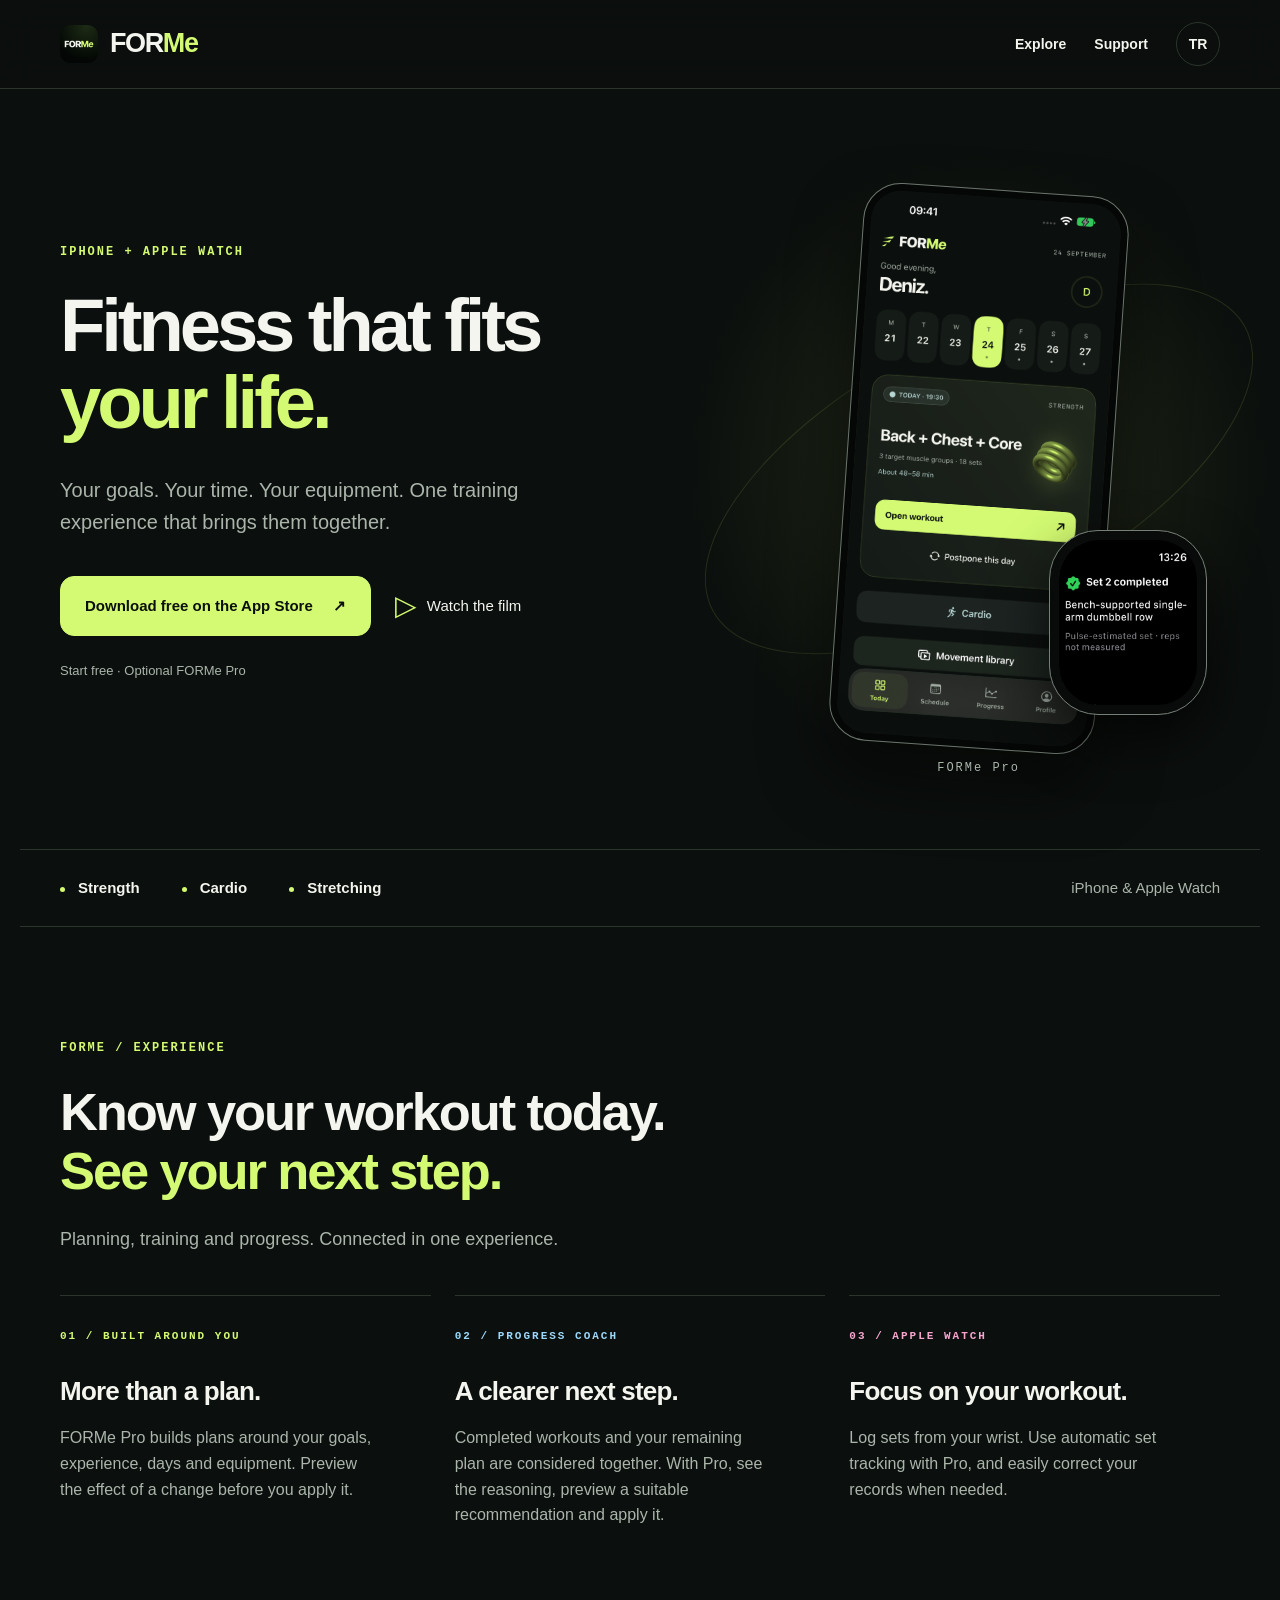
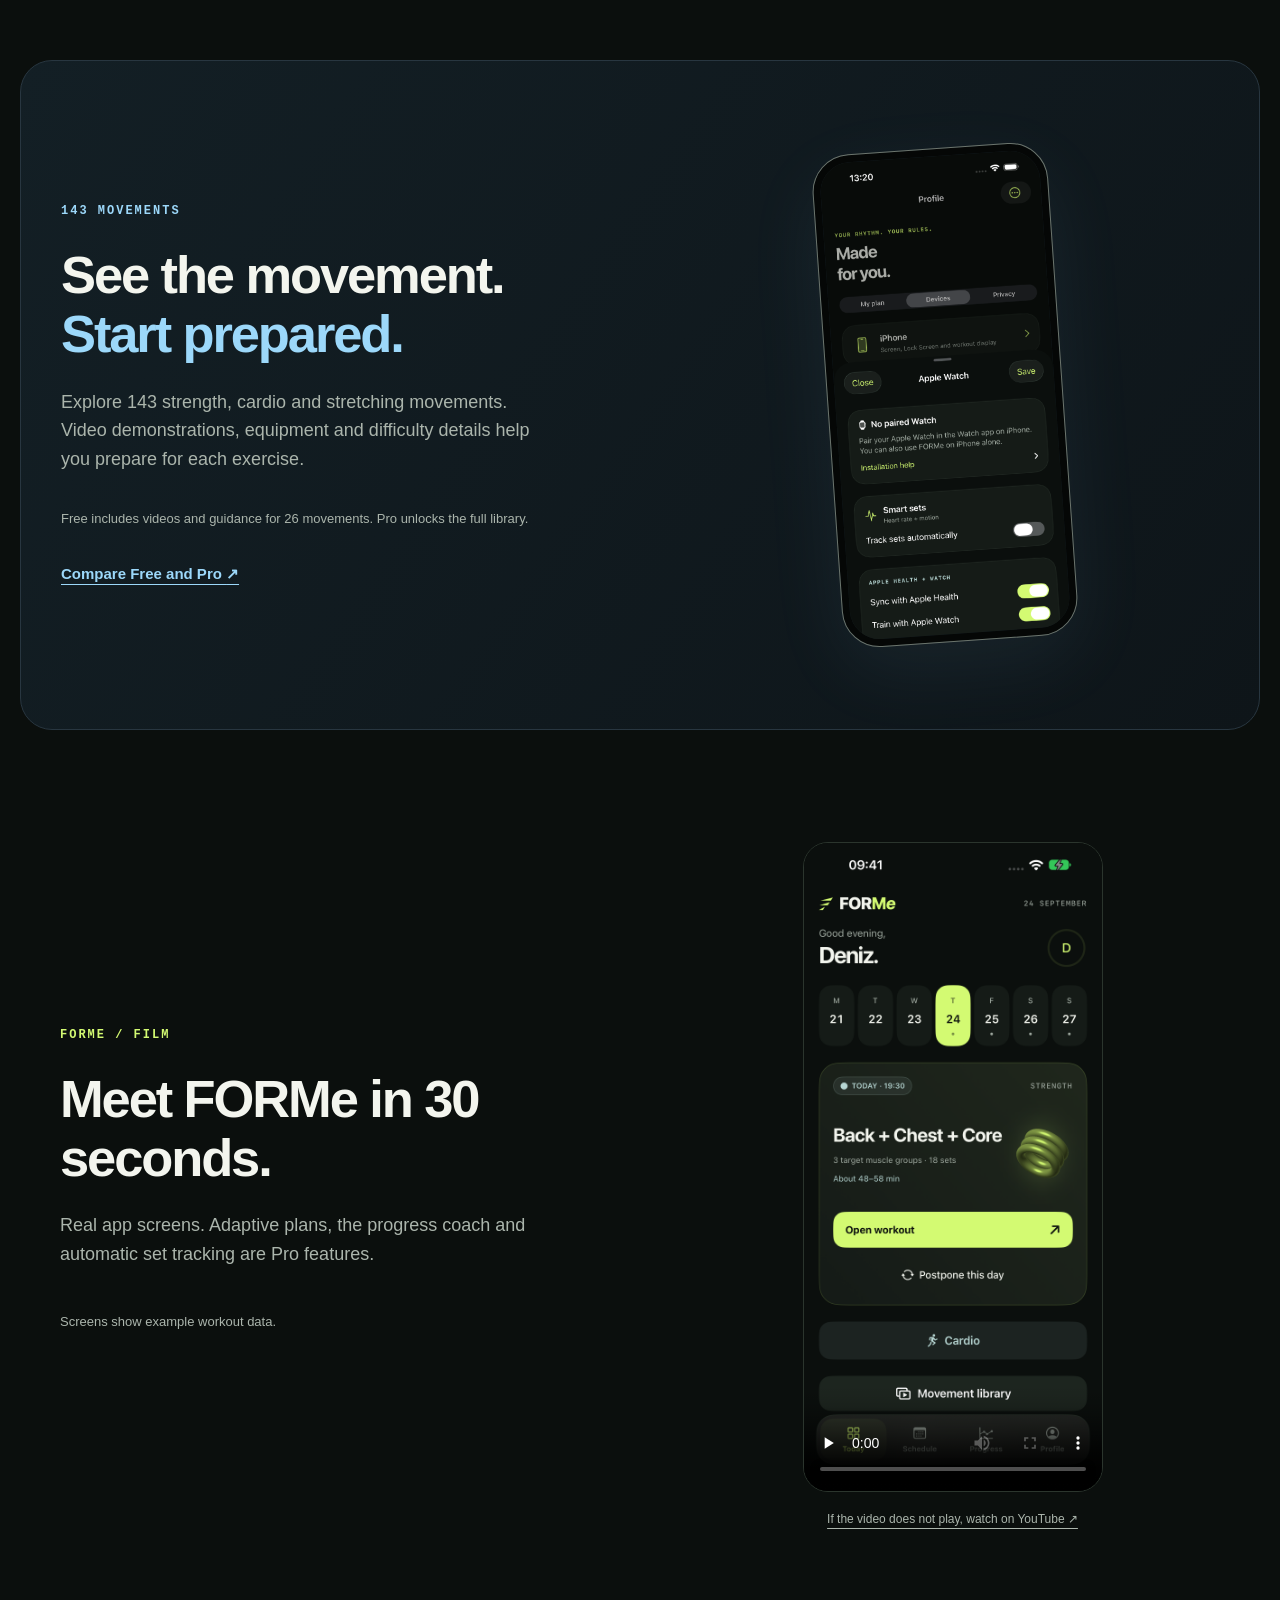
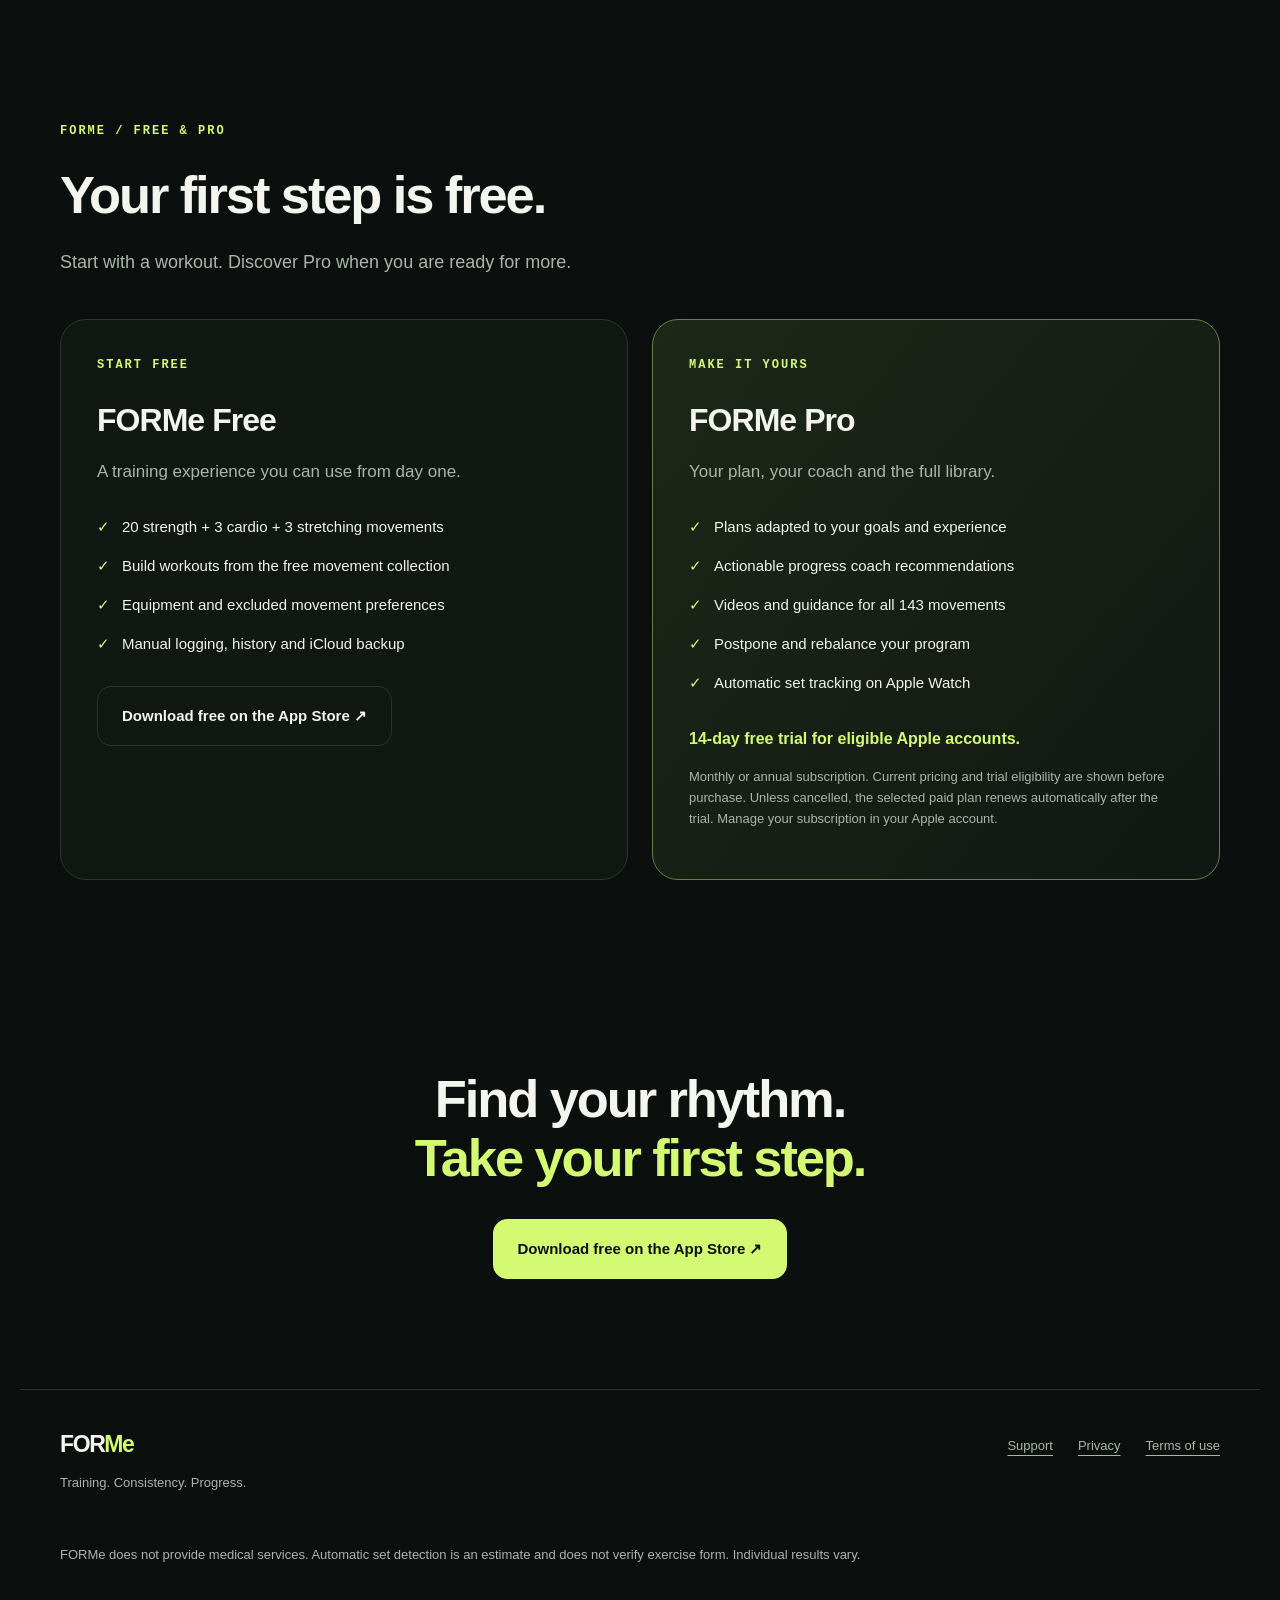
==== forme/en/index.html @ ae48fa3d "Launch bilingual FORMe product pages with films and clear Free/Pro comparison" ====
<!doctype html>
<html lang="en"><head><meta charset="utf-8"><meta name="viewport" content="width=device-width,initial-scale=1,viewport-fit=cover">
<title>FORMe: Workout &amp; Coach — Fitness that fits your life</title><meta name="description" content="Strength, cardio and stretching in one place. Start free with FORMe. Discover adaptive plans, a progress coach and automatic Apple Watch set tracking with Pro."><meta name="theme-color" content="#0B0F0D">
<meta name="apple-itunes-app" content="app-id=6815143103"><link rel="canonical" href="https://murat1984bjk.github.io/forme/en/">
<link rel="alternate" hreflang="tr" href="https://murat1984bjk.github.io/forme/"><link rel="alternate" hreflang="en" href="https://murat1984bjk.github.io/forme/en/"><link rel="alternate" hreflang="x-default" href="https://murat1984bjk.github.io/forme/">
<meta property="og:type" content="website"><meta property="og:site_name" content="FORMe"><meta property="og:title" content="FORMe: Workout &amp; Coach — Fitness that fits your life"><meta property="og:description" content="Strength, cardio and stretching in one place. Start free with FORMe. Discover adaptive plans, a progress coach and automatic Apple Watch set tracking with Pro."><meta property="og:url" content="https://murat1984bjk.github.io/forme/en/"><meta property="og:image" content="https://murat1984bjk.github.io/forme/assets/share-en.png"><meta property="og:locale" content="en_US"><meta name="twitter:card" content="summary_large_image">
<link rel="icon" href="../assets/icon.png"><link rel="apple-touch-icon" href="../assets/apple-touch-icon.png"><link rel="stylesheet" href="../assets/product.css">
<script type="application/ld+json">{"@context": "https://schema.org", "@type": "SoftwareApplication", "name": "FORMe: Workout & Coach", "url": "https://murat1984bjk.github.io/forme/en/", "downloadUrl": "https://apps.apple.com/app/id6815143103", "operatingSystem": "iOS 17.0 or later; watchOS 10.0 or later", "applicationCategory": "HealthApplication", "description": "Strength, cardio and stretching in one place. Start free with FORMe. Discover adaptive plans, a progress coach and automatic Apple Watch set tracking with Pro.", "inLanguage": "en", "image": "https://murat1984bjk.github.io/forme/assets/icon.png", "offers": {"@type": "Offer", "price": "0", "priceCurrency": "USD", "description": "Free download with optional in-app subscriptions"}, "author": {"@type": "Person", "name": "Murat Topcu"}}</script></head>
<body><a class="skip" href="#main">Skip to content</a>
<header><div class="wrap nav"><a class="brand" href="../" aria-label="FORMe"><img src="../assets/icon.png" alt="" width="38" height="38"><span>FOR<span class="accent">Me</span></span></a><nav aria-label="FORMe"><a href="#experience">Explore</a><a href="../support/?lang=en">Support</a><a class="language" href="../" lang="tr" hreflang="tr">TR</a></nav></div></header>
<main id="main"><section class="hero wrap"><div class="hero-copy"><p class="kicker">iPhone + Apple Watch</p><h1>Fitness that fits<br><em>your life.</em></h1><p class="lead">Your goals. Your time. Your equipment. One training experience that brings them together.</p><div class="actions"><a class="button primary" href="https://apps.apple.com/app/id6815143103">Download free on the App Store <span aria-hidden="true">↗</span></a><a class="film-link" href="#film"><span aria-hidden="true">▷</span> Watch the film</a></div><p class="fine">Start free · Optional FORMe Pro</p></div><div class="hero-art"><div class="orbit" aria-hidden="true"></div><img class="phone" src="../assets/product-today-en.png" alt="FORMe Today screen" width="1320" height="2868" fetchpriority="high"><img class="watch" src="../assets/product-watch-en.png" alt="FORMe Apple Watch set tracking" width="396" height="484"><span class="art-label">FORMe Pro</span></div></section>
<div class="disciplines wrap"><span>Strength</span><span>Cardio</span><span>Stretching</span><span class="platform">iPhone & Apple Watch</span></div>
<section id="experience" class="wrap section"><p class="kicker">FORMe / EXPERIENCE</p><h2>Know your workout today.<br><em>See your next step.</em></h2><p class="section-note">Planning, training and progress. Connected in one experience.</p><div class="features"><article class="feature"><p class="kicker">01 / BUILT AROUND YOU</p><h3>More than a plan.</h3><p>FORMe Pro builds plans around your goals, experience, days and equipment. Preview the effect of a change before you apply it.</p></article><article class="feature"><p class="kicker">02 / PROGRESS COACH</p><h3>A clearer next step.</h3><p>Completed workouts and your remaining plan are considered together. With Pro, see the reasoning, preview a suitable recommendation and apply it.</p></article><article class="feature"><p class="kicker">03 / APPLE WATCH</p><h3>Focus on your workout.</h3><p>Log sets from your wrist. Use automatic set tracking with Pro, and easily correct your records when needed.</p></article></div></section>
<section class="wrap library"><div><p class="kicker">143 MOVEMENTS</p><h2>See the movement.<br><em>Start prepared.</em></h2><p class="lead">Explore 143 strength, cardio and stretching movements. Video demonstrations, equipment and difficulty details help you prepare for each exercise.</p><p class="fine">Free includes videos and guidance for 26 movements. Pro unlocks the full library.</p><a class="text-link" href="#plans">Compare Free and Pro <span aria-hidden="true">↗</span></a></div><div class="library-art"><img class="phone" src="../assets/product-training-en.png" alt="FORMe exercise video and workout screen" width="1320" height="2868" loading="lazy"></div></section>
<section id="film" class="wrap section film-section"><div><p class="kicker">FORMe / FILM</p><h2>Meet FORMe in 30 seconds.</h2><p class="section-note">Real app screens. Adaptive plans, the progress coach and automatic set tracking are Pro features.</p><p class="fine">Screens show example workout data.</p></div><div class="film-player"><video controls playsinline preload="none" poster="../assets/product-today-en.png" aria-label="FORMe English introduction film"><source src="../assets/FORMe-film-en.mp4" type="video/mp4"></video><a class="fine" href="https://www.youtube.com/watch?v=CFWq-C4euYQ">If the video does not play, watch on YouTube ↗</a></div></section>
<section id="plans" class="wrap section"><p class="kicker">FORMe / FREE & PRO</p><h2>Your first step is free.</h2><p class="section-note">Start with a workout. Discover Pro when you are ready for more.</p><div class="plans"><article class="plan"><p class="kicker">Start free</p><h3>FORMe Free</h3><p>A training experience you can use from day one.</p><ul><li>20 strength + 3 cardio + 3 stretching movements</li><li>Build workouts from the free movement collection</li><li>Equipment and excluded movement preferences</li><li>Manual logging, history and iCloud backup</li></ul><a class="button" href="https://apps.apple.com/app/id6815143103">Download free on the App Store ↗</a></article><article class="plan pro"><p class="kicker">Make it yours</p><h3>FORMe Pro</h3><p>Your plan, your coach and the full library.</p><ul><li>Plans adapted to your goals and experience</li><li>Actionable progress coach recommendations</li><li>Videos and guidance for all 143 movements</li><li>Postpone and rebalance your program</li><li>Automatic set tracking on Apple Watch</li></ul><strong>14-day free trial for eligible Apple accounts.</strong><p class="fine">Monthly or annual subscription. Current pricing and trial eligibility are shown before purchase. Unless cancelled, the selected paid plan renews automatically after the trial. Manage your subscription in your Apple account.</p></article></div></section>
<section class="closing wrap"><h2>Find your rhythm.<br><em>Take your first step.</em></h2><a class="button primary" href="https://apps.apple.com/app/id6815143103">Download free on the App Store ↗</a></section></main>
<footer class="wrap"><div><span class="brand">FOR<span class="accent">Me</span></span><p>Training. Consistency. Progress.</p></div><nav><a href="../support/?lang=en">Support</a><a href="../privacy/?lang=en">Privacy</a><a href="https://www.apple.com/legal/internet-services/itunes/dev/stdeula/">Terms of use</a></nav><p class="fine disclaimer">FORMe does not provide medical services. Automatic set detection is an estimate and does not verify exercise form. Individual results vary.</p></footer></body></html>
---- forme/assets/product.css ----
:root{color-scheme:dark;--bg:#0b0f0d;--text:#f3f5ee;--muted:#abb5ac;--lime:#d3fa72;--line:#2b352d;--ice:#9cd8fa}*{box-sizing:border-box}html{scroll-behavior:smooth;scroll-padding-top:100px}body{margin:0;background:var(--bg);color:var(--text);font:17px/1.6 -apple-system,BlinkMacSystemFont,"Segoe UI",sans-serif;-webkit-font-smoothing:antialiased}a{color:inherit;text-underline-offset:5px}button,a{-webkit-tap-highlight-color:transparent}a:focus-visible,video:focus-visible{outline:3px solid var(--lime);outline-offset:6px}img{max-width:100%;height:auto}em{font-style:normal;color:var(--lime)}.accent{color:var(--lime)}.wrap{max-width:1240px;margin:auto;padding-left:40px;padding-right:40px}.skip{position:absolute;left:24px;top:-100px;padding:14px;background:var(--lime);color:var(--bg);z-index:100}.skip:focus{top:12px}header{position:sticky;top:0;z-index:20;background:#0b0f0de8;backdrop-filter:blur(18px);border-bottom:1px solid var(--line)}.nav{height:88px;display:flex;align-items:center;justify-content:space-between;gap:20px}.brand{display:inline-flex;align-items:center;gap:12px;font-size:27px;font-weight:800;text-decoration:none;letter-spacing:-1.4px}.brand>span{white-space:nowrap}.brand img{border-radius:10px}.brand .accent{margin-left:0}.nav nav{display:flex;align-items:center;gap:28px}.nav nav a{text-decoration:none;font-size:14px;font-weight:650;padding:10px 0}.nav .language{border:1px solid var(--line);border-radius:50%;width:44px;height:44px;display:grid;place-items:center}.hero{display:grid;grid-template-columns:1.15fr .85fr;align-items:center;min-height:760px;gap:24px;position:relative}.hero-copy{position:relative;z-index:2;padding:70px 0}.kicker{font:600 12px/1.5 ui-monospace,SFMono-Regular,monospace;letter-spacing:2px;text-transform:uppercase;color:var(--lime);margin:0 0 26px}h1{font-size:clamp(48px,5.8vw,78px);line-height:1.04;letter-spacing:-.055em;margin:0 0 32px}h2{font-size:clamp(36px,4.1vw,54px);line-height:1.12;letter-spacing:-.04em;margin:0 0 24px}h3{font-size:26px;line-height:1.25;letter-spacing:-.03em;margin:0 0 18px}.lead{font-size:20px;line-height:1.6;max-width:480px;color:var(--muted);margin:0 0 34px}.actions{display:flex;align-items:center;gap:24px;flex-wrap:wrap}.button{display:inline-flex;align-items:center;justify-content:center;gap:20px;padding:17px 24px;border:1px solid var(--line);border-radius:14px;text-decoration:none;font-size:15px;font-weight:700;min-height:56px;transition:background .2s,transform .2s}.button.primary{background:var(--lime);color:var(--bg);border-color:var(--lime)}.button:hover{transform:translateY(-2px);background:#222c24}.button.primary:hover{background:#e0ff96}.film-link{font-size:15px;text-decoration:none;display:flex;align-items:center;gap:10px;padding:12px 0}.film-link span{font-size:28px;color:var(--lime)}.fine{font-size:13px;line-height:1.65;color:var(--muted)}.hero-copy>.fine{margin-top:20px}.hero-art{position:relative;min-height:690px;display:flex;align-items:center;justify-content:center;padding:50px 35px}.hero-art:before{content:"";position:absolute;inset:0 -80px;background:radial-gradient(ellipse at 50% 50%,#d3fa721f,transparent 65%);pointer-events:none}.phone{width:264px;border:7px solid #050706;outline:1px solid #6b746c;border-radius:37px;box-shadow:0 35px 65px #0008;display:block;position:relative}.hero-art .phone{transform:rotate(4deg)}.watch{width:156px;position:absolute;right:3%;bottom:100px;border:9px solid #080b09;outline:1px solid #778078;border-radius:48px;box-shadow:0 24px 55px #000a;z-index:2}.art-label{position:absolute;bottom:37px;left:50%;transform:translateX(-50%);font:12px/1.4 ui-monospace,monospace;letter-spacing:2px;color:var(--muted);white-space:nowrap}.orbit{position:absolute;width:125%;height:270px;border:1px solid #d3fa7220;border-radius:50%;transform:rotate(-28deg);pointer-events:none}.disciplines{display:flex;gap:42px;align-items:center;border-top:1px solid var(--line);border-bottom:1px solid var(--line);padding-top:26px;padding-bottom:26px;font-size:15px;font-weight:650}.disciplines span:before{content:"";display:inline-block;width:5px;height:5px;background:var(--lime);border-radius:50%;margin-right:13px;vertical-align:middle}.disciplines .platform{margin-left:auto;color:var(--muted);font-weight:400}.disciplines .platform:before{display:none}.section{padding-top:112px;padding-bottom:80px}.section-note{font-size:18px;color:var(--muted);max-width:670px;margin:0 0 42px}.features{display:grid;grid-template-columns:repeat(3,1fr);gap:24px}.feature{border-top:1px solid var(--line);padding:32px 0 12px}.feature .kicker{font-size:11px;margin-bottom:30px}.feature p:last-child{font-size:16px;color:var(--muted);margin:0;max-width:320px}.feature:nth-child(2) .kicker{color:var(--ice)}.feature:nth-child(3) .kicker{color:#f6a6ce}.library{margin-top:40px;display:grid;grid-template-columns:1fr 1fr;align-items:center;gap:60px;background:linear-gradient(125deg,#131f25,#0e1519);border:1px solid #283640;border-radius:32px;overflow:hidden;min-height:670px;padding-top:50px;padding-bottom:50px}.library em,.library .kicker,.text-link{color:var(--ice)}.library .lead{font-size:18px}.text-link{display:inline-block;margin-top:20px;font-size:15px;font-weight:650}.library-art{display:flex;justify-content:center;align-items:center}.library-art .phone{width:234px;transform:rotate(-4deg);box-shadow:0 25px 80px #9cd8fa12}.film-section{display:grid;grid-template-columns:1fr 1fr;align-items:center;gap:90px}.film-player{max-width:300px;margin:auto}.film-player video{width:100%;aspect-ratio:886/1920;background:#080b09;display:block;border:1px solid var(--line);border-radius:25px}.film-player a{display:block;margin-top:18px;text-align:center;font-size:12px}.plans{display:grid;grid-template-columns:1fr 1fr;gap:24px}.plan{border:1px solid var(--line);border-radius:26px;background:#111713;padding:36px}.plan.pro{border-color:#688042;background:linear-gradient(130deg,#1d2818,#111713)}.plan h3{font-size:32px}.plan>p:not(.kicker){color:var(--muted)}.plan ul{list-style:none;padding:0;margin:30px 0}.plan li{position:relative;padding-left:25px;margin:15px 0;font-size:15px}.plan li:before{content:"✓";position:absolute;left:0;color:var(--lime)}.plan strong{font-size:16px;color:var(--lime)}.closing{padding-top:110px;padding-bottom:110px;text-align:center}.closing h2{margin-bottom:32px}footer{border-top:1px solid var(--line);padding-top:36px;padding-bottom:32px;display:flex;align-items:flex-start;justify-content:space-between;gap:30px;flex-wrap:wrap}footer .brand{gap:0;font-size:23px}footer p{color:var(--muted);font-size:13px;margin:10px 0}footer nav{display:flex;gap:25px;padding-top:10px;font-size:13px;color:var(--muted)}.disclaimer{flex-basis:100%;max-width:900px}
@media(max-width:1000px){.hero{grid-template-columns:1.15fr .85fr;min-height:650px}.hero-art{padding:35px 15px;min-height:610px}.phone{width:225px}.watch{width:125px;right:-12px}.wrap{padding-left:30px;padding-right:30px}.library{margin-left:22px;margin-right:22px}.features{gap:26px}.film-section{gap:45px}}
@media(max-width:760px){.wrap{padding-left:24px;padding-right:24px}.nav{height:74px}.nav nav{gap:18px}.nav nav a:first-child{display:none}.hero{grid-template-columns:1fr;gap:0;min-height:0}.hero-copy{padding:65px 0 15px}h1{font-size:clamp(48px,9vw,70px)}.hero-art{min-height:600px;width:min(400px,100%);margin:auto;padding-top:25px;padding-bottom:65px}.hero-art .phone{width:228px}.watch{right:6%;bottom:100px;width:132px}.hero-art:before{inset:0 -20px}.orbit{width:88%;height:210px}.art-label{bottom:25px}.disciplines{gap:18px;flex-wrap:wrap;font-size:14px;justify-content:center;padding-top:21px;padding-bottom:21px}.disciplines .platform{flex-basis:100%;text-align:center;margin-left:0;font-size:12px}.disciplines span:before{margin-right:7px}.section{padding-top:75px;padding-bottom:38px}.features{grid-template-columns:1fr;gap:20px}.feature{padding:26px 0 12px}.feature .kicker{margin-bottom:16px}.feature p:last-child{max-width:100%}.library{grid-template-columns:1fr;gap:35px;margin-top:35px;margin-left:16px;margin-right:16px;padding-top:40px;padding-bottom:45px;min-height:0}.library .lead{font-size:17px}.library-art .phone{width:220px}.film-section{grid-template-columns:1fr;gap:14px}.film-section .section-note{margin-bottom:18px}.film-player{width:270px;max-width:100%;margin-top:22px}.plans{grid-template-columns:1fr}.plan{padding:28px}.closing{padding-top:80px;padding-bottom:80px}.closing .button{width:100%}footer nav{flex-wrap:wrap;gap:18px}.lead{font-size:18px}.actions{gap:10px 22px}.button{padding:16px 18px;font-size:14px}.hero .button{width:100%}.film-link{padding:16px 0}.hero-copy>.fine{margin-top:10px}h2{font-size:36px}.section-note{font-size:17px}}
@media(prefers-reduced-motion:reduce){html{scroll-behavior:auto}*{transition:none!important}}
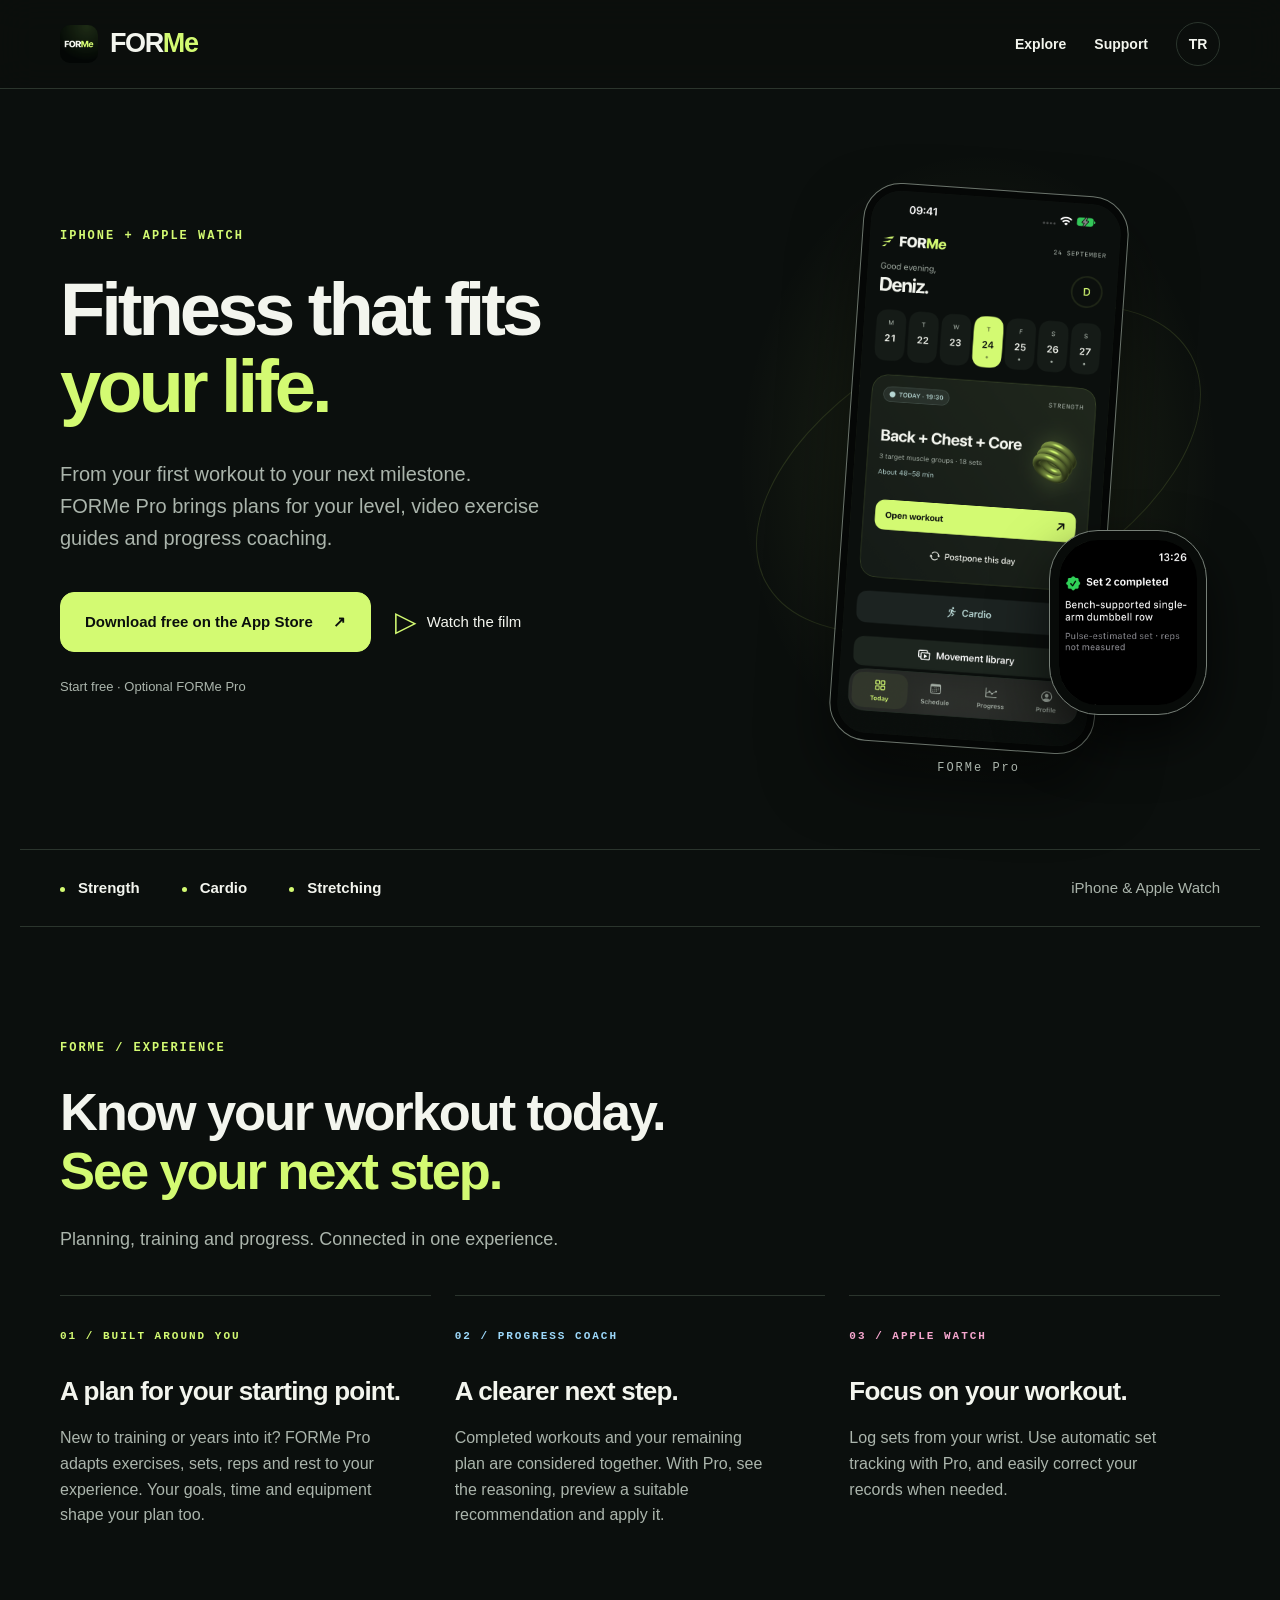
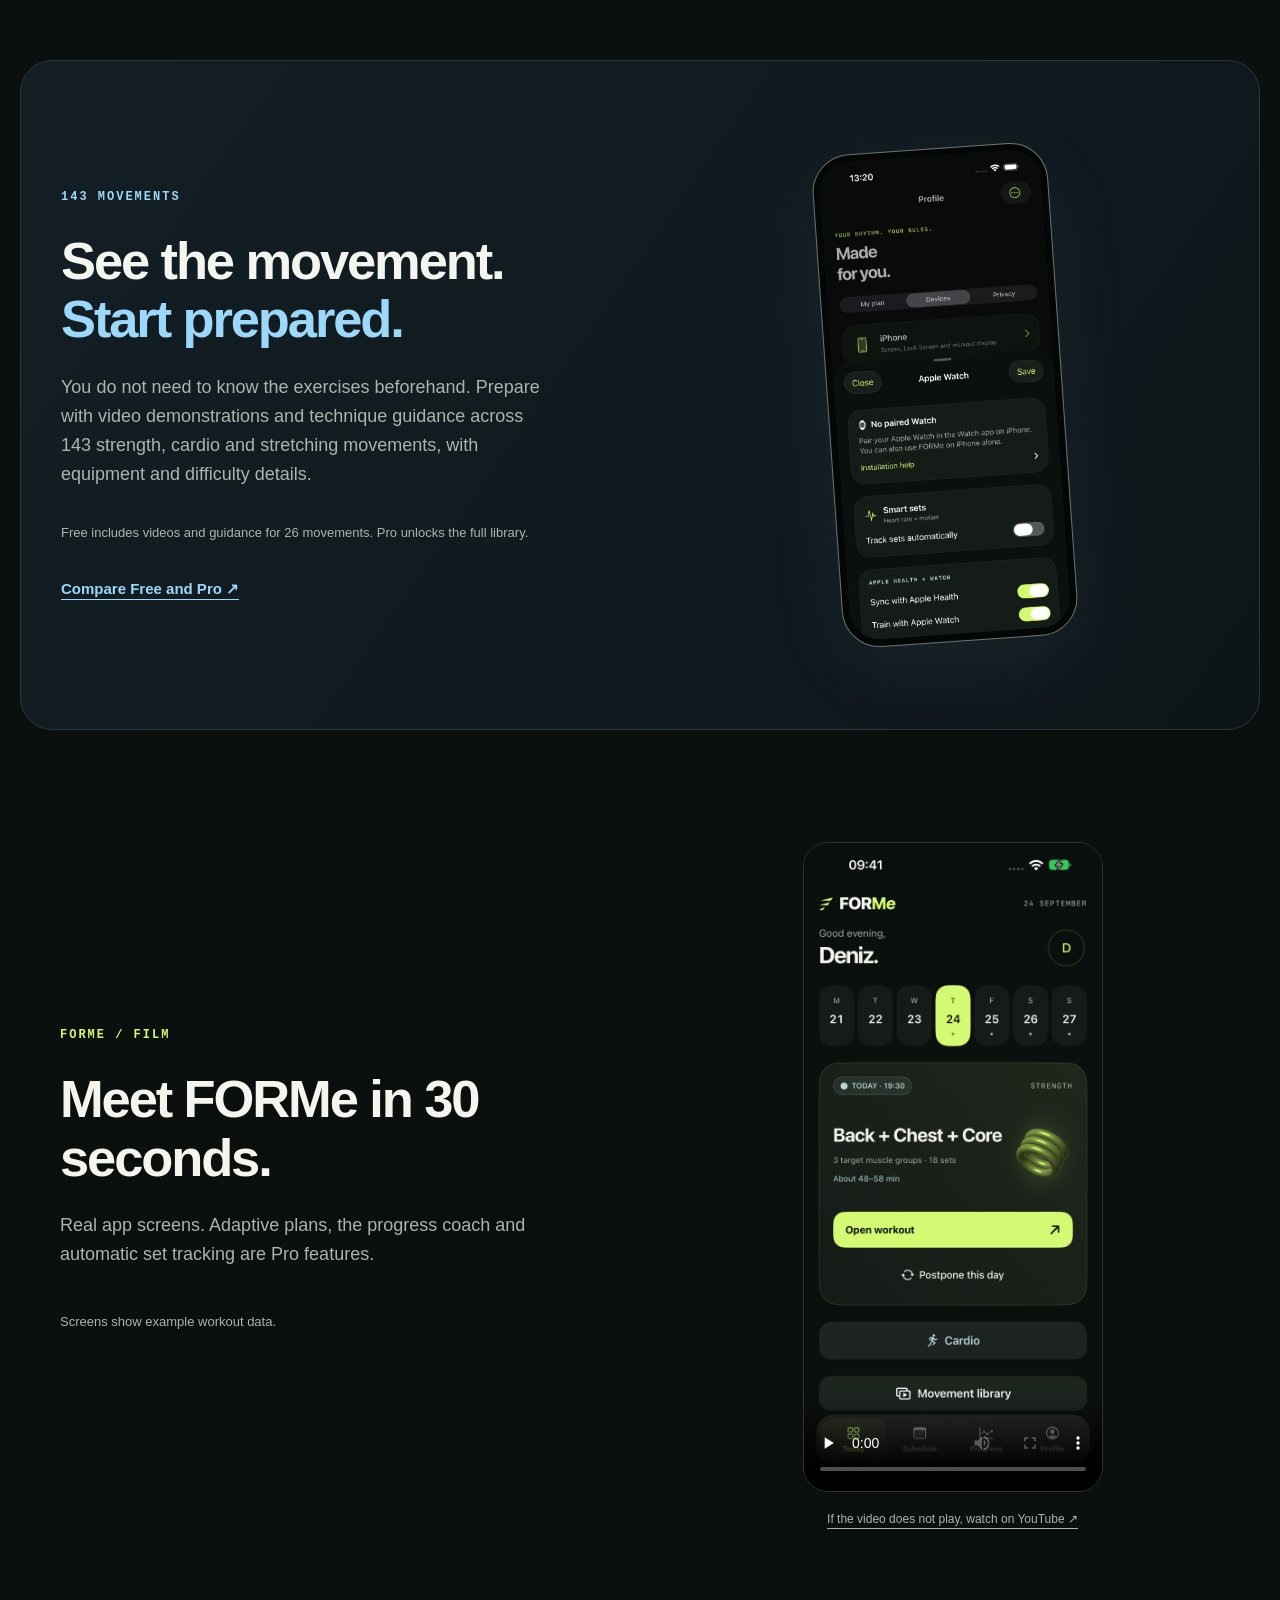
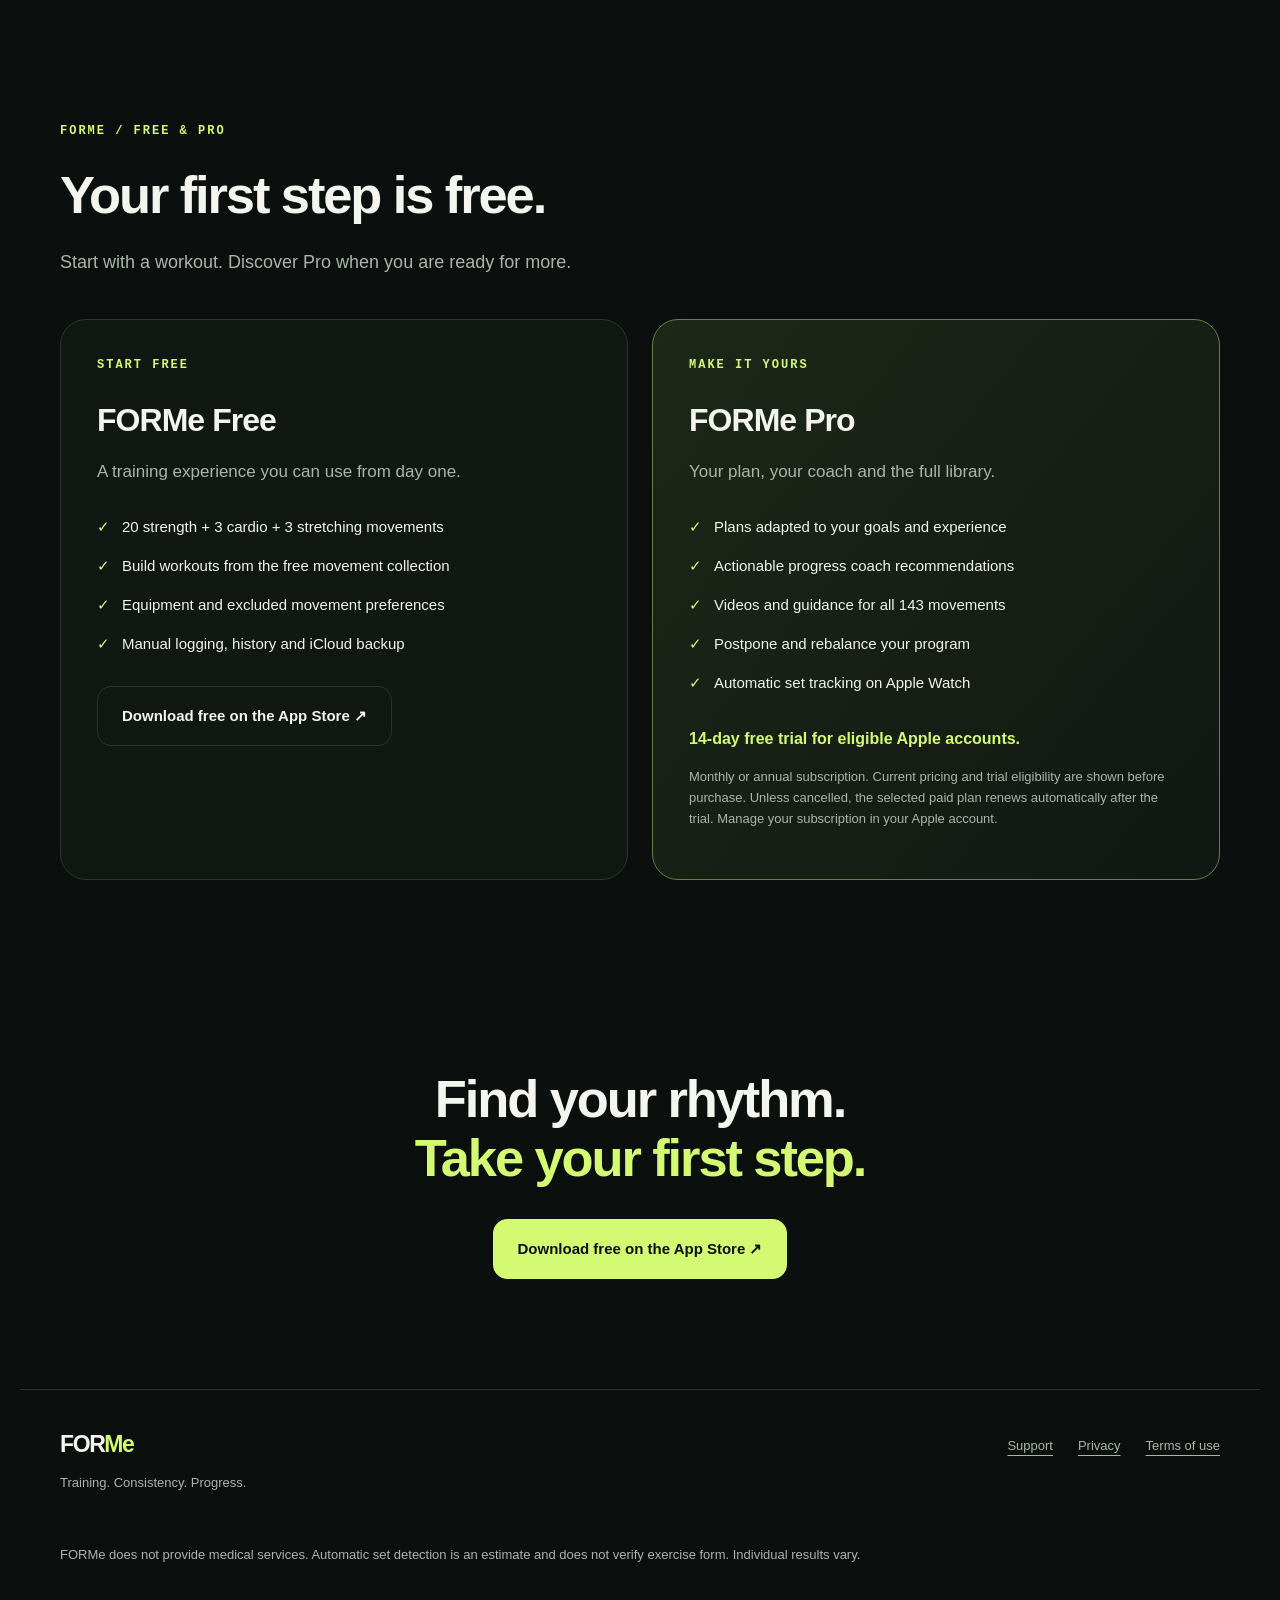
==== commit 3f6005c0: "Clarify FORMe guidance for beginners and experienced users" ====
--- a/forme/en/index.html
+++ b/forme/en/index.html
@@ -1,17 +1,17 @@
 <!doctype html>
 <html lang="en"><head><meta charset="utf-8"><meta name="viewport" content="width=device-width,initial-scale=1,viewport-fit=cover">
-<title>FORMe: Workout &amp; Coach — Fitness that fits your life</title><meta name="description" content="Strength, cardio and stretching in one place. Start free with FORMe. Discover adaptive plans, a progress coach and automatic Apple Watch set tracking with Pro."><meta name="theme-color" content="#0B0F0D">
+<title>FORMe: Workout &amp; Coach — Fitness that fits your life</title><meta name="description" content="From beginner to advanced. FORMe Pro offers plans for your level, video exercise guides and a progress coach. Start free on iPhone and Apple Watch."><meta name="theme-color" content="#0B0F0D">
 <meta name="apple-itunes-app" content="app-id=6815143103"><link rel="canonical" href="https://murat1984bjk.github.io/forme/en/">
 <link rel="alternate" hreflang="tr" href="https://murat1984bjk.github.io/forme/"><link rel="alternate" hreflang="en" href="https://murat1984bjk.github.io/forme/en/"><link rel="alternate" hreflang="x-default" href="https://murat1984bjk.github.io/forme/">
-<meta property="og:type" content="website"><meta property="og:site_name" content="FORMe"><meta property="og:title" content="FORMe: Workout &amp; Coach — Fitness that fits your life"><meta property="og:description" content="Strength, cardio and stretching in one place. Start free with FORMe. Discover adaptive plans, a progress coach and automatic Apple Watch set tracking with Pro."><meta property="og:url" content="https://murat1984bjk.github.io/forme/en/"><meta property="og:image" content="https://murat1984bjk.github.io/forme/assets/share-en.png"><meta property="og:locale" content="en_US"><meta name="twitter:card" content="summary_large_image">
+<meta property="og:type" content="website"><meta property="og:site_name" content="FORMe"><meta property="og:title" content="FORMe: Workout &amp; Coach — Fitness that fits your life"><meta property="og:description" content="From beginner to advanced. FORMe Pro offers plans for your level, video exercise guides and a progress coach. Start free on iPhone and Apple Watch."><meta property="og:url" content="https://murat1984bjk.github.io/forme/en/"><meta property="og:image" content="https://murat1984bjk.github.io/forme/assets/share-en.png"><meta property="og:locale" content="en_US"><meta name="twitter:card" content="summary_large_image">
 <link rel="icon" href="../assets/icon.png"><link rel="apple-touch-icon" href="../assets/apple-touch-icon.png"><link rel="stylesheet" href="../assets/product.css">
-<script type="application/ld+json">{"@context": "https://schema.org", "@type": "SoftwareApplication", "name": "FORMe: Workout & Coach", "url": "https://murat1984bjk.github.io/forme/en/", "downloadUrl": "https://apps.apple.com/app/id6815143103", "operatingSystem": "iOS 17.0 or later; watchOS 10.0 or later", "applicationCategory": "HealthApplication", "description": "Strength, cardio and stretching in one place. Start free with FORMe. Discover adaptive plans, a progress coach and automatic Apple Watch set tracking with Pro.", "inLanguage": "en", "image": "https://murat1984bjk.github.io/forme/assets/icon.png", "offers": {"@type": "Offer", "price": "0", "priceCurrency": "USD", "description": "Free download with optional in-app subscriptions"}, "author": {"@type": "Person", "name": "Murat Topcu"}}</script></head>
+<script type="application/ld+json">{"@context": "https://schema.org", "@type": "SoftwareApplication", "name": "FORMe: Workout & Coach", "url": "https://murat1984bjk.github.io/forme/en/", "downloadUrl": "https://apps.apple.com/app/id6815143103", "operatingSystem": "iOS 17.0 or later; watchOS 10.0 or later", "applicationCategory": "HealthApplication", "description": "From beginner to advanced. FORMe Pro offers plans for your level, video exercise guides and a progress coach. Start free on iPhone and Apple Watch.", "inLanguage": "en", "image": "https://murat1984bjk.github.io/forme/assets/icon.png", "offers": {"@type": "Offer", "price": "0", "priceCurrency": "USD", "description": "Free download with optional in-app subscriptions"}, "author": {"@type": "Person", "name": "Murat Topcu"}}</script></head>
 <body><a class="skip" href="#main">Skip to content</a>
 <header><div class="wrap nav"><a class="brand" href="../" aria-label="FORMe"><img src="../assets/icon.png" alt="" width="38" height="38"><span>FOR<span class="accent">Me</span></span></a><nav aria-label="FORMe"><a href="#experience">Explore</a><a href="../support/?lang=en">Support</a><a class="language" href="../" lang="tr" hreflang="tr">TR</a></nav></div></header>
-<main id="main"><section class="hero wrap"><div class="hero-copy"><p class="kicker">iPhone + Apple Watch</p><h1>Fitness that fits<br><em>your life.</em></h1><p class="lead">Your goals. Your time. Your equipment. One training experience that brings them together.</p><div class="actions"><a class="button primary" href="https://apps.apple.com/app/id6815143103">Download free on the App Store <span aria-hidden="true">↗</span></a><a class="film-link" href="#film"><span aria-hidden="true">▷</span> Watch the film</a></div><p class="fine">Start free · Optional FORMe Pro</p></div><div class="hero-art"><div class="orbit" aria-hidden="true"></div><img class="phone" src="../assets/product-today-en.png" alt="FORMe Today screen" width="1320" height="2868" fetchpriority="high"><img class="watch" src="../assets/product-watch-en.png" alt="FORMe Apple Watch set tracking" width="396" height="484"><span class="art-label">FORMe Pro</span></div></section>
+<main id="main"><section class="hero wrap"><div class="hero-copy"><p class="kicker">iPhone + Apple Watch</p><h1>Fitness that fits<br><em>your life.</em></h1><p class="lead">From your first workout to your next milestone. FORMe Pro brings plans for your level, video exercise guides and progress coaching.</p><div class="actions"><a class="button primary" href="https://apps.apple.com/app/id6815143103">Download free on the App Store <span aria-hidden="true">↗</span></a><a class="film-link" href="#film"><span aria-hidden="true">▷</span> Watch the film</a></div><p class="fine">Start free · Optional FORMe Pro</p></div><div class="hero-art"><div class="orbit" aria-hidden="true"></div><img class="phone" src="../assets/product-today-en.png" alt="FORMe Today screen" width="1320" height="2868" fetchpriority="high"><img class="watch" src="../assets/product-watch-en.png" alt="FORMe Apple Watch set tracking" width="396" height="484"><span class="art-label">FORMe Pro</span></div></section>
 <div class="disciplines wrap"><span>Strength</span><span>Cardio</span><span>Stretching</span><span class="platform">iPhone & Apple Watch</span></div>
-<section id="experience" class="wrap section"><p class="kicker">FORMe / EXPERIENCE</p><h2>Know your workout today.<br><em>See your next step.</em></h2><p class="section-note">Planning, training and progress. Connected in one experience.</p><div class="features"><article class="feature"><p class="kicker">01 / BUILT AROUND YOU</p><h3>More than a plan.</h3><p>FORMe Pro builds plans around your goals, experience, days and equipment. Preview the effect of a change before you apply it.</p></article><article class="feature"><p class="kicker">02 / PROGRESS COACH</p><h3>A clearer next step.</h3><p>Completed workouts and your remaining plan are considered together. With Pro, see the reasoning, preview a suitable recommendation and apply it.</p></article><article class="feature"><p class="kicker">03 / APPLE WATCH</p><h3>Focus on your workout.</h3><p>Log sets from your wrist. Use automatic set tracking with Pro, and easily correct your records when needed.</p></article></div></section>
-<section class="wrap library"><div><p class="kicker">143 MOVEMENTS</p><h2>See the movement.<br><em>Start prepared.</em></h2><p class="lead">Explore 143 strength, cardio and stretching movements. Video demonstrations, equipment and difficulty details help you prepare for each exercise.</p><p class="fine">Free includes videos and guidance for 26 movements. Pro unlocks the full library.</p><a class="text-link" href="#plans">Compare Free and Pro <span aria-hidden="true">↗</span></a></div><div class="library-art"><img class="phone" src="../assets/product-training-en.png" alt="FORMe exercise video and workout screen" width="1320" height="2868" loading="lazy"></div></section>
+<section id="experience" class="wrap section"><p class="kicker">FORMe / EXPERIENCE</p><h2>Know your workout today.<br><em>See your next step.</em></h2><p class="section-note">Planning, training and progress. Connected in one experience.</p><div class="features"><article class="feature"><p class="kicker">01 / BUILT AROUND YOU</p><h3>A plan for your starting point.</h3><p>New to training or years into it? FORMe Pro adapts exercises, sets, reps and rest to your experience. Your goals, time and equipment shape your plan too.</p></article><article class="feature"><p class="kicker">02 / PROGRESS COACH</p><h3>A clearer next step.</h3><p>Completed workouts and your remaining plan are considered together. With Pro, see the reasoning, preview a suitable recommendation and apply it.</p></article><article class="feature"><p class="kicker">03 / APPLE WATCH</p><h3>Focus on your workout.</h3><p>Log sets from your wrist. Use automatic set tracking with Pro, and easily correct your records when needed.</p></article></div></section>
+<section class="wrap library"><div><p class="kicker">143 MOVEMENTS</p><h2>See the movement.<br><em>Start prepared.</em></h2><p class="lead">You do not need to know the exercises beforehand. Prepare with video demonstrations and technique guidance across 143 strength, cardio and stretching movements, with equipment and difficulty details.</p><p class="fine">Free includes videos and guidance for 26 movements. Pro unlocks the full library.</p><a class="text-link" href="#plans">Compare Free and Pro <span aria-hidden="true">↗</span></a></div><div class="library-art"><img class="phone" src="../assets/product-training-en.png" alt="FORMe exercise video and workout screen" width="1320" height="2868" loading="lazy"></div></section>
 <section id="film" class="wrap section film-section"><div><p class="kicker">FORMe / FILM</p><h2>Meet FORMe in 30 seconds.</h2><p class="section-note">Real app screens. Adaptive plans, the progress coach and automatic set tracking are Pro features.</p><p class="fine">Screens show example workout data.</p></div><div class="film-player"><video controls playsinline preload="none" poster="../assets/product-today-en.png" aria-label="FORMe English introduction film"><source src="../assets/FORMe-film-en.mp4" type="video/mp4"></video><a class="fine" href="https://www.youtube.com/watch?v=CFWq-C4euYQ">If the video does not play, watch on YouTube ↗</a></div></section>
 <section id="plans" class="wrap section"><p class="kicker">FORMe / FREE & PRO</p><h2>Your first step is free.</h2><p class="section-note">Start with a workout. Discover Pro when you are ready for more.</p><div class="plans"><article class="plan"><p class="kicker">Start free</p><h3>FORMe Free</h3><p>A training experience you can use from day one.</p><ul><li>20 strength + 3 cardio + 3 stretching movements</li><li>Build workouts from the free movement collection</li><li>Equipment and excluded movement preferences</li><li>Manual logging, history and iCloud backup</li></ul><a class="button" href="https://apps.apple.com/app/id6815143103">Download free on the App Store ↗</a></article><article class="plan pro"><p class="kicker">Make it yours</p><h3>FORMe Pro</h3><p>Your plan, your coach and the full library.</p><ul><li>Plans adapted to your goals and experience</li><li>Actionable progress coach recommendations</li><li>Videos and guidance for all 143 movements</li><li>Postpone and rebalance your program</li><li>Automatic set tracking on Apple Watch</li></ul><strong>14-day free trial for eligible Apple accounts.</strong><p class="fine">Monthly or annual subscription. Current pricing and trial eligibility are shown before purchase. Unless cancelled, the selected paid plan renews automatically after the trial. Manage your subscription in your Apple account.</p></article></div></section>
 <section class="closing wrap"><h2>Find your rhythm.<br><em>Take your first step.</em></h2><a class="button primary" href="https://apps.apple.com/app/id6815143103">Download free on the App Store ↗</a></section></main>
--- a/forme/assets/product.css
+++ b/forme/assets/product.css
@@ -1,4 +1,4 @@
-:root{color-scheme:dark;--bg:#0b0f0d;--text:#f3f5ee;--muted:#abb5ac;--lime:#d3fa72;--line:#2b352d;--ice:#9cd8fa}*{box-sizing:border-box}html{scroll-behavior:smooth;scroll-padding-top:100px}body{margin:0;background:var(--bg);color:var(--text);font:17px/1.6 -apple-system,BlinkMacSystemFont,"Segoe UI",sans-serif;-webkit-font-smoothing:antialiased}a{color:inherit;text-underline-offset:5px}button,a{-webkit-tap-highlight-color:transparent}a:focus-visible,video:focus-visible{outline:3px solid var(--lime);outline-offset:6px}img{max-width:100%;height:auto}em{font-style:normal;color:var(--lime)}.accent{color:var(--lime)}.wrap{max-width:1240px;margin:auto;padding-left:40px;padding-right:40px}.skip{position:absolute;left:24px;top:-100px;padding:14px;background:var(--lime);color:var(--bg);z-index:100}.skip:focus{top:12px}header{position:sticky;top:0;z-index:20;background:#0b0f0de8;backdrop-filter:blur(18px);border-bottom:1px solid var(--line)}.nav{height:88px;display:flex;align-items:center;justify-content:space-between;gap:20px}.brand{display:inline-flex;align-items:center;gap:12px;font-size:27px;font-weight:800;text-decoration:none;letter-spacing:-1.4px}.brand>span{white-space:nowrap}.brand img{border-radius:10px}.brand .accent{margin-left:0}.nav nav{display:flex;align-items:center;gap:28px}.nav nav a{text-decoration:none;font-size:14px;font-weight:650;padding:10px 0}.nav .language{border:1px solid var(--line);border-radius:50%;width:44px;height:44px;display:grid;place-items:center}.hero{display:grid;grid-template-columns:1.15fr .85fr;align-items:center;min-height:760px;gap:24px;position:relative}.hero-copy{position:relative;z-index:2;padding:70px 0}.kicker{font:600 12px/1.5 ui-monospace,SFMono-Regular,monospace;letter-spacing:2px;text-transform:uppercase;color:var(--lime);margin:0 0 26px}h1{font-size:clamp(48px,5.8vw,78px);line-height:1.04;letter-spacing:-.055em;margin:0 0 32px}h2{font-size:clamp(36px,4.1vw,54px);line-height:1.12;letter-spacing:-.04em;margin:0 0 24px}h3{font-size:26px;line-height:1.25;letter-spacing:-.03em;margin:0 0 18px}.lead{font-size:20px;line-height:1.6;max-width:480px;color:var(--muted);margin:0 0 34px}.actions{display:flex;align-items:center;gap:24px;flex-wrap:wrap}.button{display:inline-flex;align-items:center;justify-content:center;gap:20px;padding:17px 24px;border:1px solid var(--line);border-radius:14px;text-decoration:none;font-size:15px;font-weight:700;min-height:56px;transition:background .2s,transform .2s}.button.primary{background:var(--lime);color:var(--bg);border-color:var(--lime)}.button:hover{transform:translateY(-2px);background:#222c24}.button.primary:hover{background:#e0ff96}.film-link{font-size:15px;text-decoration:none;display:flex;align-items:center;gap:10px;padding:12px 0}.film-link span{font-size:28px;color:var(--lime)}.fine{font-size:13px;line-height:1.65;color:var(--muted)}.hero-copy>.fine{margin-top:20px}.hero-art{position:relative;min-height:690px;display:flex;align-items:center;justify-content:center;padding:50px 35px}.hero-art:before{content:"";position:absolute;inset:0 -80px;background:radial-gradient(ellipse at 50% 50%,#d3fa721f,transparent 65%);pointer-events:none}.phone{width:264px;border:7px solid #050706;outline:1px solid #6b746c;border-radius:37px;box-shadow:0 35px 65px #0008;display:block;position:relative}.hero-art .phone{transform:rotate(4deg)}.watch{width:156px;position:absolute;right:3%;bottom:100px;border:9px solid #080b09;outline:1px solid #778078;border-radius:48px;box-shadow:0 24px 55px #000a;z-index:2}.art-label{position:absolute;bottom:37px;left:50%;transform:translateX(-50%);font:12px/1.4 ui-monospace,monospace;letter-spacing:2px;color:var(--muted);white-space:nowrap}.orbit{position:absolute;width:125%;height:270px;border:1px solid #d3fa7220;border-radius:50%;transform:rotate(-28deg);pointer-events:none}.disciplines{display:flex;gap:42px;align-items:center;border-top:1px solid var(--line);border-bottom:1px solid var(--line);padding-top:26px;padding-bottom:26px;font-size:15px;font-weight:650}.disciplines span:before{content:"";display:inline-block;width:5px;height:5px;background:var(--lime);border-radius:50%;margin-right:13px;vertical-align:middle}.disciplines .platform{margin-left:auto;color:var(--muted);font-weight:400}.disciplines .platform:before{display:none}.section{padding-top:112px;padding-bottom:80px}.section-note{font-size:18px;color:var(--muted);max-width:670px;margin:0 0 42px}.features{display:grid;grid-template-columns:repeat(3,1fr);gap:24px}.feature{border-top:1px solid var(--line);padding:32px 0 12px}.feature .kicker{font-size:11px;margin-bottom:30px}.feature p:last-child{font-size:16px;color:var(--muted);margin:0;max-width:320px}.feature:nth-child(2) .kicker{color:var(--ice)}.feature:nth-child(3) .kicker{color:#f6a6ce}.library{margin-top:40px;display:grid;grid-template-columns:1fr 1fr;align-items:center;gap:60px;background:linear-gradient(125deg,#131f25,#0e1519);border:1px solid #283640;border-radius:32px;overflow:hidden;min-height:670px;padding-top:50px;padding-bottom:50px}.library em,.library .kicker,.text-link{color:var(--ice)}.library .lead{font-size:18px}.text-link{display:inline-block;margin-top:20px;font-size:15px;font-weight:650}.library-art{display:flex;justify-content:center;align-items:center}.library-art .phone{width:234px;transform:rotate(-4deg);box-shadow:0 25px 80px #9cd8fa12}.film-section{display:grid;grid-template-columns:1fr 1fr;align-items:center;gap:90px}.film-player{max-width:300px;margin:auto}.film-player video{width:100%;aspect-ratio:886/1920;background:#080b09;display:block;border:1px solid var(--line);border-radius:25px}.film-player a{display:block;margin-top:18px;text-align:center;font-size:12px}.plans{display:grid;grid-template-columns:1fr 1fr;gap:24px}.plan{border:1px solid var(--line);border-radius:26px;background:#111713;padding:36px}.plan.pro{border-color:#688042;background:linear-gradient(130deg,#1d2818,#111713)}.plan h3{font-size:32px}.plan>p:not(.kicker){color:var(--muted)}.plan ul{list-style:none;padding:0;margin:30px 0}.plan li{position:relative;padding-left:25px;margin:15px 0;font-size:15px}.plan li:before{content:"✓";position:absolute;left:0;color:var(--lime)}.plan strong{font-size:16px;color:var(--lime)}.closing{padding-top:110px;padding-bottom:110px;text-align:center}.closing h2{margin-bottom:32px}footer{border-top:1px solid var(--line);padding-top:36px;padding-bottom:32px;display:flex;align-items:flex-start;justify-content:space-between;gap:30px;flex-wrap:wrap}footer .brand{gap:0;font-size:23px}footer p{color:var(--muted);font-size:13px;margin:10px 0}footer nav{display:flex;gap:25px;padding-top:10px;font-size:13px;color:var(--muted)}.disclaimer{flex-basis:100%;max-width:900px}
+:root{color-scheme:dark;--bg:#0b0f0d;--text:#f3f5ee;--muted:#abb5ac;--lime:#d3fa72;--line:#2b352d;--ice:#9cd8fa}*{box-sizing:border-box}html{scroll-behavior:smooth;scroll-padding-top:100px}body{margin:0;background:var(--bg);color:var(--text);font:17px/1.6 -apple-system,BlinkMacSystemFont,"Segoe UI",sans-serif;-webkit-font-smoothing:antialiased}a{color:inherit;text-underline-offset:5px}button,a{-webkit-tap-highlight-color:transparent}a:focus-visible,video:focus-visible{outline:3px solid var(--lime);outline-offset:6px}img{max-width:100%;height:auto}em{font-style:normal;color:var(--lime)}.accent{color:var(--lime)}.wrap{max-width:1240px;margin:auto;padding-left:40px;padding-right:40px}.skip{position:absolute;left:24px;top:-100px;padding:14px;background:var(--lime);color:var(--bg);z-index:100}.skip:focus{top:12px}header{position:sticky;top:0;z-index:20;background:#0b0f0de8;backdrop-filter:blur(18px);border-bottom:1px solid var(--line)}.nav{height:88px;display:flex;align-items:center;justify-content:space-between;gap:20px}.brand{display:inline-flex;align-items:center;gap:12px;font-size:27px;font-weight:800;text-decoration:none;letter-spacing:-1.4px}.brand>span{white-space:nowrap}.brand img{border-radius:10px}.brand .accent{margin-left:0}.nav nav{display:flex;align-items:center;gap:28px}.nav nav a{text-decoration:none;font-size:14px;font-weight:650;padding:10px 0}.nav .language{border:1px solid var(--line);border-radius:50%;width:44px;height:44px;display:grid;place-items:center}.hero{display:grid;grid-template-columns:1.15fr .85fr;align-items:center;min-height:760px;gap:24px;position:relative}.hero-copy{position:relative;z-index:2;padding:70px 0}.kicker{font:600 12px/1.5 ui-monospace,SFMono-Regular,monospace;letter-spacing:2px;text-transform:uppercase;color:var(--lime);margin:0 0 26px}h1{font-size:clamp(48px,5.8vw,78px);line-height:1.04;letter-spacing:-.055em;margin:0 0 32px}h2{font-size:clamp(36px,4.1vw,54px);line-height:1.12;letter-spacing:-.04em;margin:0 0 24px}h3{font-size:26px;line-height:1.25;letter-spacing:-.03em;margin:0 0 18px}.lead{font-size:20px;line-height:1.6;max-width:480px;color:var(--muted);margin:0 0 34px}.actions{display:flex;align-items:center;gap:24px;flex-wrap:wrap}.button{display:inline-flex;align-items:center;justify-content:center;gap:20px;padding:17px 24px;border:1px solid var(--line);border-radius:14px;text-decoration:none;font-size:15px;font-weight:700;min-height:56px;transition:background .2s,transform .2s}.button.primary{background:var(--lime);color:var(--bg);border-color:var(--lime)}.button:hover{transform:translateY(-2px);background:#222c24}.button.primary:hover{background:#e0ff96}.film-link{font-size:15px;text-decoration:none;display:flex;align-items:center;gap:10px;padding:12px 0}.film-link span{font-size:28px;color:var(--lime)}.fine{font-size:13px;line-height:1.65;color:var(--muted)}.hero-copy>.fine{margin-top:20px}.hero-art{position:relative;min-height:690px;display:flex;align-items:center;justify-content:center;padding:50px 35px}.hero-art:before{content:"";position:absolute;inset:0 -20px;background:radial-gradient(ellipse at 50% 50%,#d3fa721f,transparent 65%);pointer-events:none}.phone{width:264px;border:7px solid #050706;outline:1px solid #6b746c;border-radius:37px;box-shadow:0 35px 65px #0008;display:block;position:relative}.hero-art .phone{transform:rotate(4deg)}.watch{width:156px;position:absolute;right:3%;bottom:100px;border:9px solid #080b09;outline:1px solid #778078;border-radius:48px;box-shadow:0 24px 55px #000a;z-index:2}.art-label{position:absolute;bottom:37px;left:50%;transform:translateX(-50%);font:12px/1.4 ui-monospace,monospace;letter-spacing:2px;color:var(--muted);white-space:nowrap}.orbit{position:absolute;width:100%;height:270px;border:1px solid #d3fa7220;border-radius:50%;transform:rotate(-28deg);pointer-events:none}.disciplines{display:flex;gap:42px;align-items:center;border-top:1px solid var(--line);border-bottom:1px solid var(--line);padding-top:26px;padding-bottom:26px;font-size:15px;font-weight:650}.disciplines span:before{content:"";display:inline-block;width:5px;height:5px;background:var(--lime);border-radius:50%;margin-right:13px;vertical-align:middle}.disciplines .platform{margin-left:auto;color:var(--muted);font-weight:400}.disciplines .platform:before{display:none}.section{padding-top:112px;padding-bottom:80px}.section-note{font-size:18px;color:var(--muted);max-width:670px;margin:0 0 42px}.features{display:grid;grid-template-columns:repeat(3,1fr);gap:24px}.feature{border-top:1px solid var(--line);padding:32px 0 12px}.feature .kicker{font-size:11px;margin-bottom:30px}.feature p:last-child{font-size:16px;color:var(--muted);margin:0;max-width:320px}.feature:nth-child(2) .kicker{color:var(--ice)}.feature:nth-child(3) .kicker{color:#f6a6ce}.library{margin-top:40px;display:grid;grid-template-columns:1fr 1fr;align-items:center;gap:60px;background:linear-gradient(125deg,#131f25,#0e1519);border:1px solid #283640;border-radius:32px;overflow:hidden;min-height:670px;padding-top:50px;padding-bottom:50px}.library em,.library .kicker,.text-link{color:var(--ice)}.library .lead{font-size:18px}.text-link{display:inline-block;margin-top:20px;font-size:15px;font-weight:650}.library-art{display:flex;justify-content:center;align-items:center}.library-art .phone{width:234px;transform:rotate(-4deg);box-shadow:0 25px 80px #9cd8fa12}.film-section{display:grid;grid-template-columns:1fr 1fr;align-items:center;gap:90px}.film-player{max-width:300px;margin:auto}.film-player video{width:100%;aspect-ratio:886/1920;background:#080b09;display:block;border:1px solid var(--line);border-radius:25px}.film-player a{display:block;margin-top:18px;text-align:center;font-size:12px}.plans{display:grid;grid-template-columns:1fr 1fr;gap:24px}.plan{border:1px solid var(--line);border-radius:26px;background:#111713;padding:36px}.plan.pro{border-color:#688042;background:linear-gradient(130deg,#1d2818,#111713)}.plan h3{font-size:32px}.plan>p:not(.kicker){color:var(--muted)}.plan ul{list-style:none;padding:0;margin:30px 0}.plan li{position:relative;padding-left:25px;margin:15px 0;font-size:15px}.plan li:before{content:"✓";position:absolute;left:0;color:var(--lime)}.plan strong{font-size:16px;color:var(--lime)}.closing{padding-top:110px;padding-bottom:110px;text-align:center}.closing h2{margin-bottom:32px}footer{border-top:1px solid var(--line);padding-top:36px;padding-bottom:32px;display:flex;align-items:flex-start;justify-content:space-between;gap:30px;flex-wrap:wrap}footer .brand{gap:0;font-size:23px}footer p{color:var(--muted);font-size:13px;margin:10px 0}footer nav{display:flex;gap:25px;padding-top:10px;font-size:13px;color:var(--muted)}.disclaimer{flex-basis:100%;max-width:900px}
 @media(max-width:1000px){.hero{grid-template-columns:1.15fr .85fr;min-height:650px}.hero-art{padding:35px 15px;min-height:610px}.phone{width:225px}.watch{width:125px;right:-12px}.wrap{padding-left:30px;padding-right:30px}.library{margin-left:22px;margin-right:22px}.features{gap:26px}.film-section{gap:45px}}
 @media(max-width:760px){.wrap{padding-left:24px;padding-right:24px}.nav{height:74px}.nav nav{gap:18px}.nav nav a:first-child{display:none}.hero{grid-template-columns:1fr;gap:0;min-height:0}.hero-copy{padding:65px 0 15px}h1{font-size:clamp(48px,9vw,70px)}.hero-art{min-height:600px;width:min(400px,100%);margin:auto;padding-top:25px;padding-bottom:65px}.hero-art .phone{width:228px}.watch{right:6%;bottom:100px;width:132px}.hero-art:before{inset:0 -20px}.orbit{width:88%;height:210px}.art-label{bottom:25px}.disciplines{gap:18px;flex-wrap:wrap;font-size:14px;justify-content:center;padding-top:21px;padding-bottom:21px}.disciplines .platform{flex-basis:100%;text-align:center;margin-left:0;font-size:12px}.disciplines span:before{margin-right:7px}.section{padding-top:75px;padding-bottom:38px}.features{grid-template-columns:1fr;gap:20px}.feature{padding:26px 0 12px}.feature .kicker{margin-bottom:16px}.feature p:last-child{max-width:100%}.library{grid-template-columns:1fr;gap:35px;margin-top:35px;margin-left:16px;margin-right:16px;padding-top:40px;padding-bottom:45px;min-height:0}.library .lead{font-size:17px}.library-art .phone{width:220px}.film-section{grid-template-columns:1fr;gap:14px}.film-section .section-note{margin-bottom:18px}.film-player{width:270px;max-width:100%;margin-top:22px}.plans{grid-template-columns:1fr}.plan{padding:28px}.closing{padding-top:80px;padding-bottom:80px}.closing .button{width:100%}footer nav{flex-wrap:wrap;gap:18px}.lead{font-size:18px}.actions{gap:10px 22px}.button{padding:16px 18px;font-size:14px}.hero .button{width:100%}.film-link{padding:16px 0}.hero-copy>.fine{margin-top:10px}h2{font-size:36px}.section-note{font-size:17px}}
 @media(prefers-reduced-motion:reduce){html{scroll-behavior:auto}*{transition:none!important}}
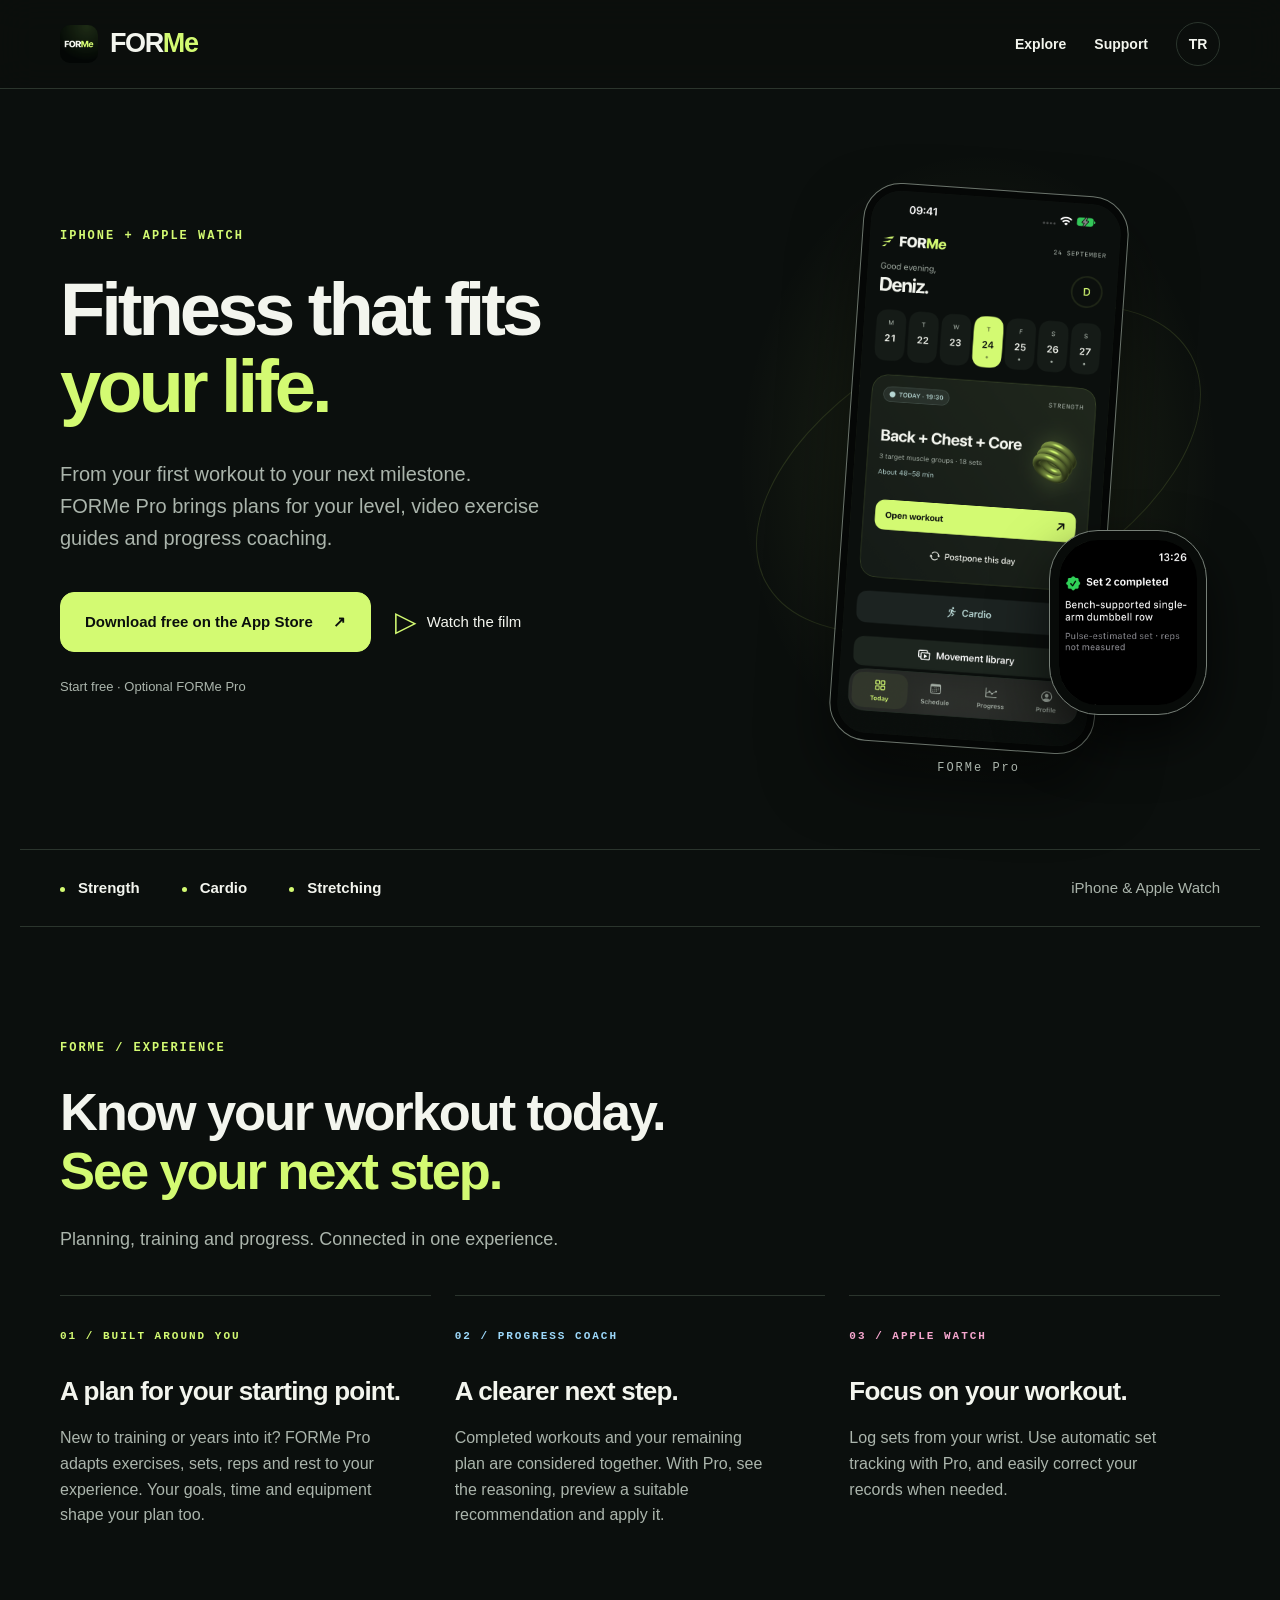
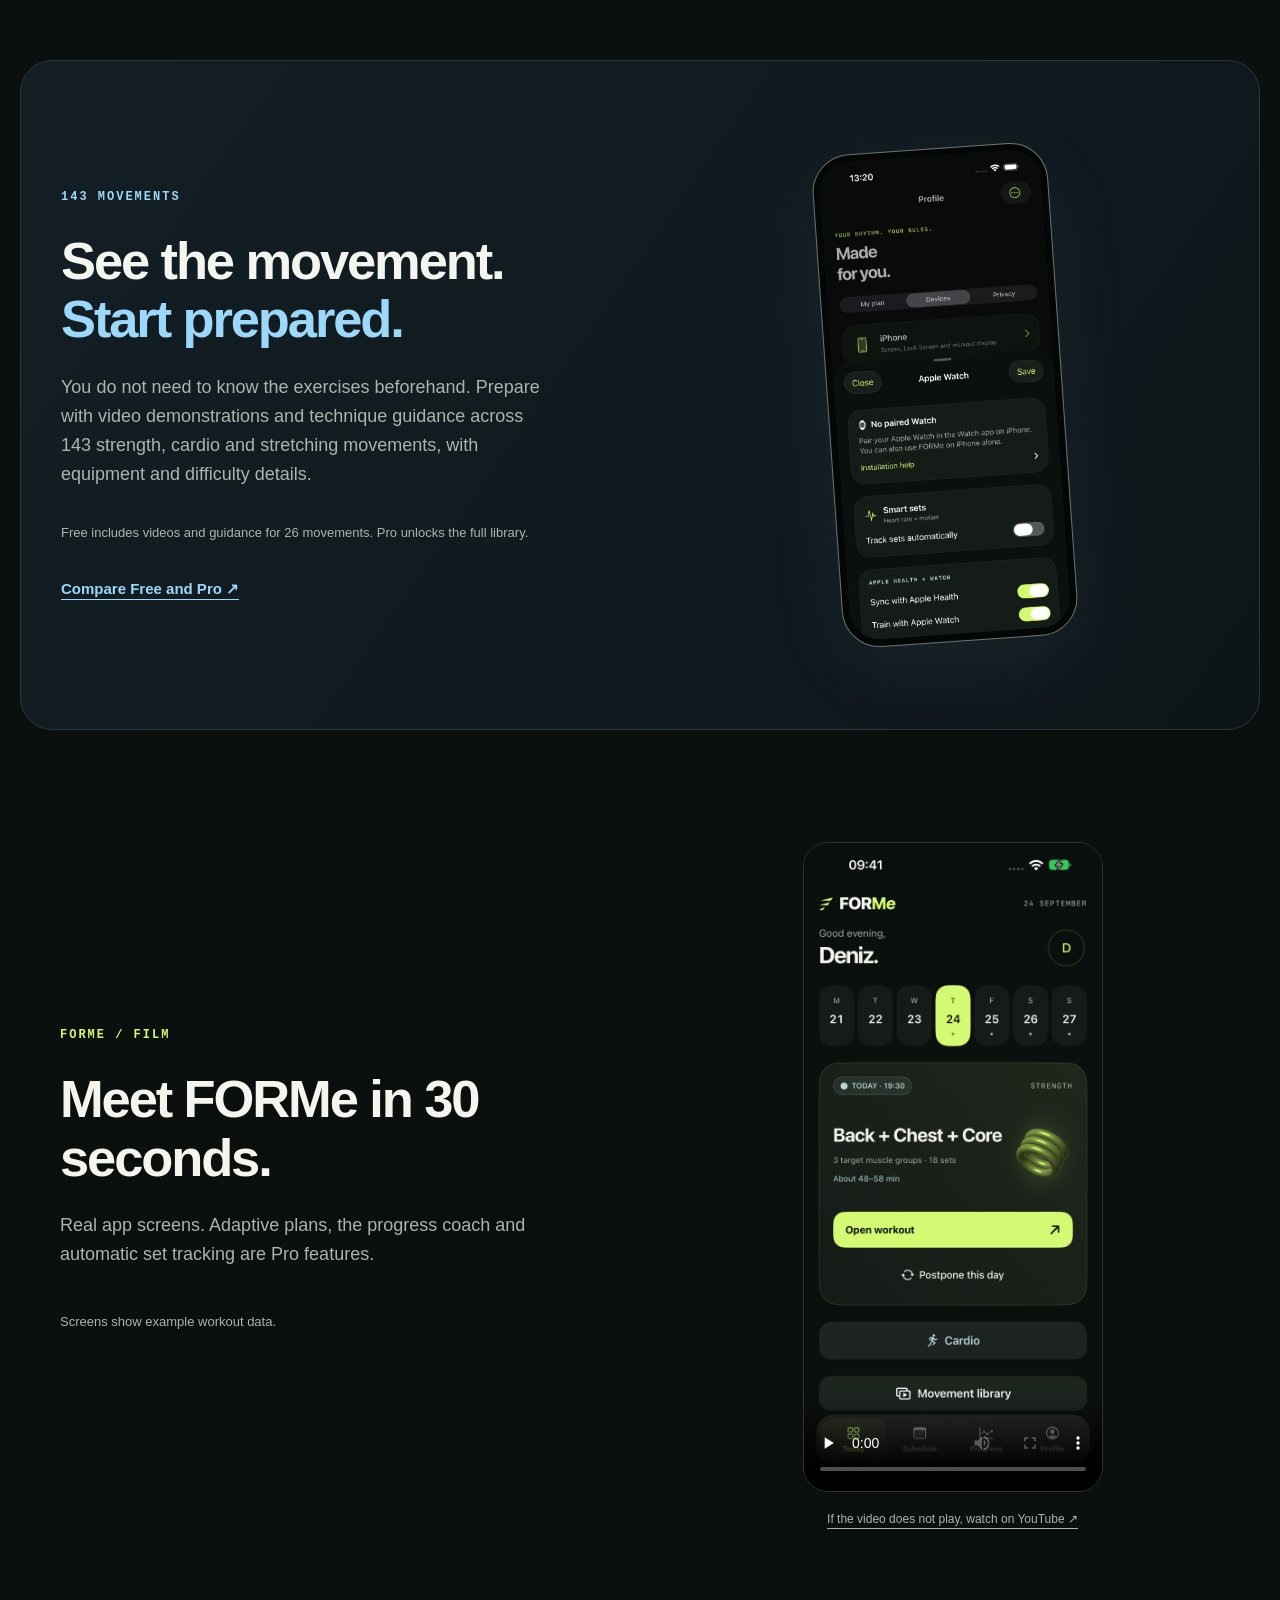
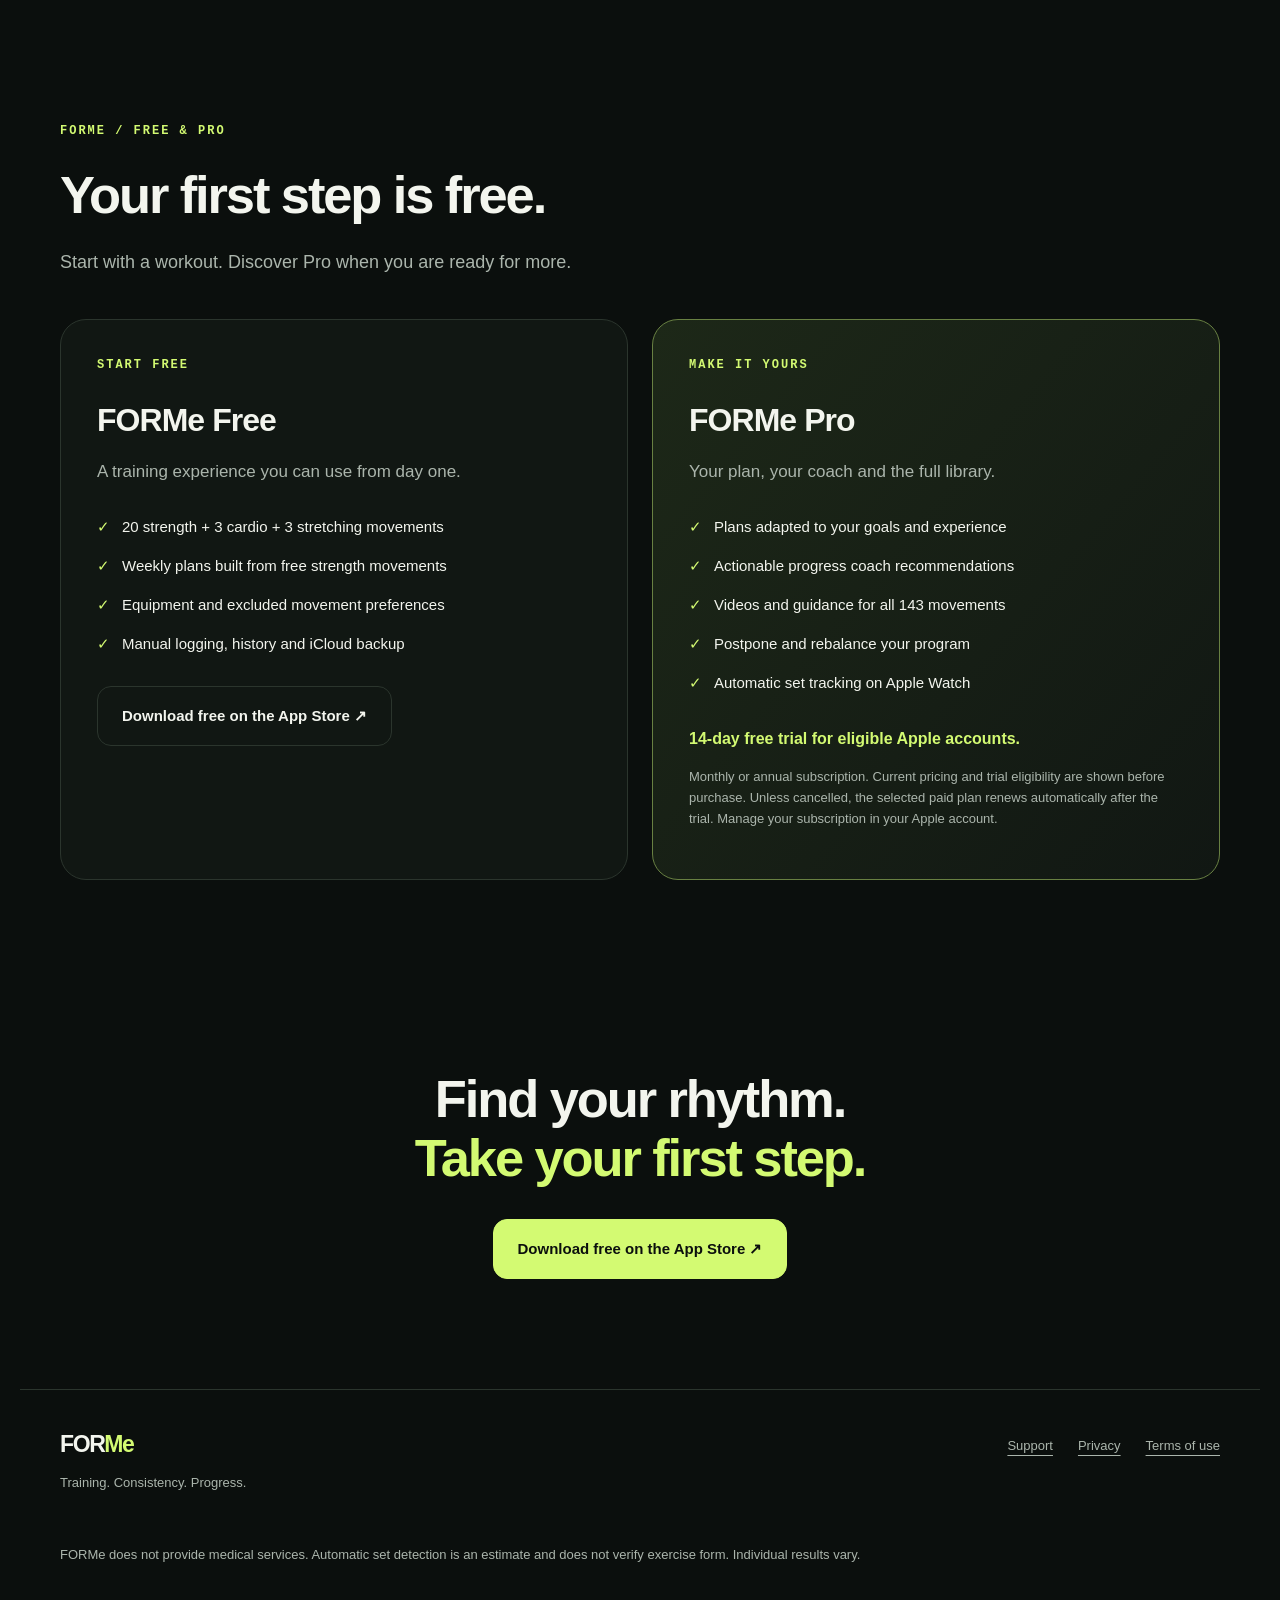
==== commit dd920bcb: "Publish verified FORMe Free weekly-plan and Pro library support copy Exact content tree of staged co" ====
--- a/forme/en/index.html
+++ b/forme/en/index.html
@@ -13,6 +13,6 @@
 <section id="experience" class="wrap section"><p class="kicker">FORMe / EXPERIENCE</p><h2>Know your workout today.<br><em>See your next step.</em></h2><p class="section-note">Planning, training and progress. Connected in one experience.</p><div class="features"><article class="feature"><p class="kicker">01 / BUILT AROUND YOU</p><h3>A plan for your starting point.</h3><p>New to training or years into it? FORMe Pro adapts exercises, sets, reps and rest to your experience. Your goals, time and equipment shape your plan too.</p></article><article class="feature"><p class="kicker">02 / PROGRESS COACH</p><h3>A clearer next step.</h3><p>Completed workouts and your remaining plan are considered together. With Pro, see the reasoning, preview a suitable recommendation and apply it.</p></article><article class="feature"><p class="kicker">03 / APPLE WATCH</p><h3>Focus on your workout.</h3><p>Log sets from your wrist. Use automatic set tracking with Pro, and easily correct your records when needed.</p></article></div></section>
 <section class="wrap library"><div><p class="kicker">143 MOVEMENTS</p><h2>See the movement.<br><em>Start prepared.</em></h2><p class="lead">You do not need to know the exercises beforehand. Prepare with video demonstrations and technique guidance across 143 strength, cardio and stretching movements, with equipment and difficulty details.</p><p class="fine">Free includes videos and guidance for 26 movements. Pro unlocks the full library.</p><a class="text-link" href="#plans">Compare Free and Pro <span aria-hidden="true">↗</span></a></div><div class="library-art"><img class="phone" src="../assets/product-training-en.png" alt="FORMe exercise video and workout screen" width="1320" height="2868" loading="lazy"></div></section>
 <section id="film" class="wrap section film-section"><div><p class="kicker">FORMe / FILM</p><h2>Meet FORMe in 30 seconds.</h2><p class="section-note">Real app screens. Adaptive plans, the progress coach and automatic set tracking are Pro features.</p><p class="fine">Screens show example workout data.</p></div><div class="film-player"><video controls playsinline preload="none" poster="../assets/product-today-en.png" aria-label="FORMe English introduction film"><source src="../assets/FORMe-film-en.mp4" type="video/mp4"></video><a class="fine" href="https://www.youtube.com/watch?v=CFWq-C4euYQ">If the video does not play, watch on YouTube ↗</a></div></section>
-<section id="plans" class="wrap section"><p class="kicker">FORMe / FREE & PRO</p><h2>Your first step is free.</h2><p class="section-note">Start with a workout. Discover Pro when you are ready for more.</p><div class="plans"><article class="plan"><p class="kicker">Start free</p><h3>FORMe Free</h3><p>A training experience you can use from day one.</p><ul><li>20 strength + 3 cardio + 3 stretching movements</li><li>Build workouts from the free movement collection</li><li>Equipment and excluded movement preferences</li><li>Manual logging, history and iCloud backup</li></ul><a class="button" href="https://apps.apple.com/app/id6815143103">Download free on the App Store ↗</a></article><article class="plan pro"><p class="kicker">Make it yours</p><h3>FORMe Pro</h3><p>Your plan, your coach and the full library.</p><ul><li>Plans adapted to your goals and experience</li><li>Actionable progress coach recommendations</li><li>Videos and guidance for all 143 movements</li><li>Postpone and rebalance your program</li><li>Automatic set tracking on Apple Watch</li></ul><strong>14-day free trial for eligible Apple accounts.</strong><p class="fine">Monthly or annual subscription. Current pricing and trial eligibility are shown before purchase. Unless cancelled, the selected paid plan renews automatically after the trial. Manage your subscription in your Apple account.</p></article></div></section>
+<section id="plans" class="wrap section"><p class="kicker">FORMe / FREE & PRO</p><h2>Your first step is free.</h2><p class="section-note">Start with a workout. Discover Pro when you are ready for more.</p><div class="plans"><article class="plan"><p class="kicker">Start free</p><h3>FORMe Free</h3><p>A training experience you can use from day one.</p><ul><li>20 strength + 3 cardio + 3 stretching movements</li><li>Weekly plans built from free strength movements</li><li>Equipment and excluded movement preferences</li><li>Manual logging, history and iCloud backup</li></ul><a class="button" href="https://apps.apple.com/app/id6815143103">Download free on the App Store ↗</a></article><article class="plan pro"><p class="kicker">Make it yours</p><h3>FORMe Pro</h3><p>Your plan, your coach and the full library.</p><ul><li>Plans adapted to your goals and experience</li><li>Actionable progress coach recommendations</li><li>Videos and guidance for all 143 movements</li><li>Postpone and rebalance your program</li><li>Automatic set tracking on Apple Watch</li></ul><strong>14-day free trial for eligible Apple accounts.</strong><p class="fine">Monthly or annual subscription. Current pricing and trial eligibility are shown before purchase. Unless cancelled, the selected paid plan renews automatically after the trial. Manage your subscription in your Apple account.</p></article></div></section>
 <section class="closing wrap"><h2>Find your rhythm.<br><em>Take your first step.</em></h2><a class="button primary" href="https://apps.apple.com/app/id6815143103">Download free on the App Store ↗</a></section></main>
 <footer class="wrap"><div><span class="brand">FOR<span class="accent">Me</span></span><p>Training. Consistency. Progress.</p></div><nav><a href="../support/?lang=en">Support</a><a href="../privacy/?lang=en">Privacy</a><a href="https://www.apple.com/legal/internet-services/itunes/dev/stdeula/">Terms of use</a></nav><p class="fine disclaimer">FORMe does not provide medical services. Automatic set detection is an estimate and does not verify exercise form. Individual results vary.</p></footer></body></html>
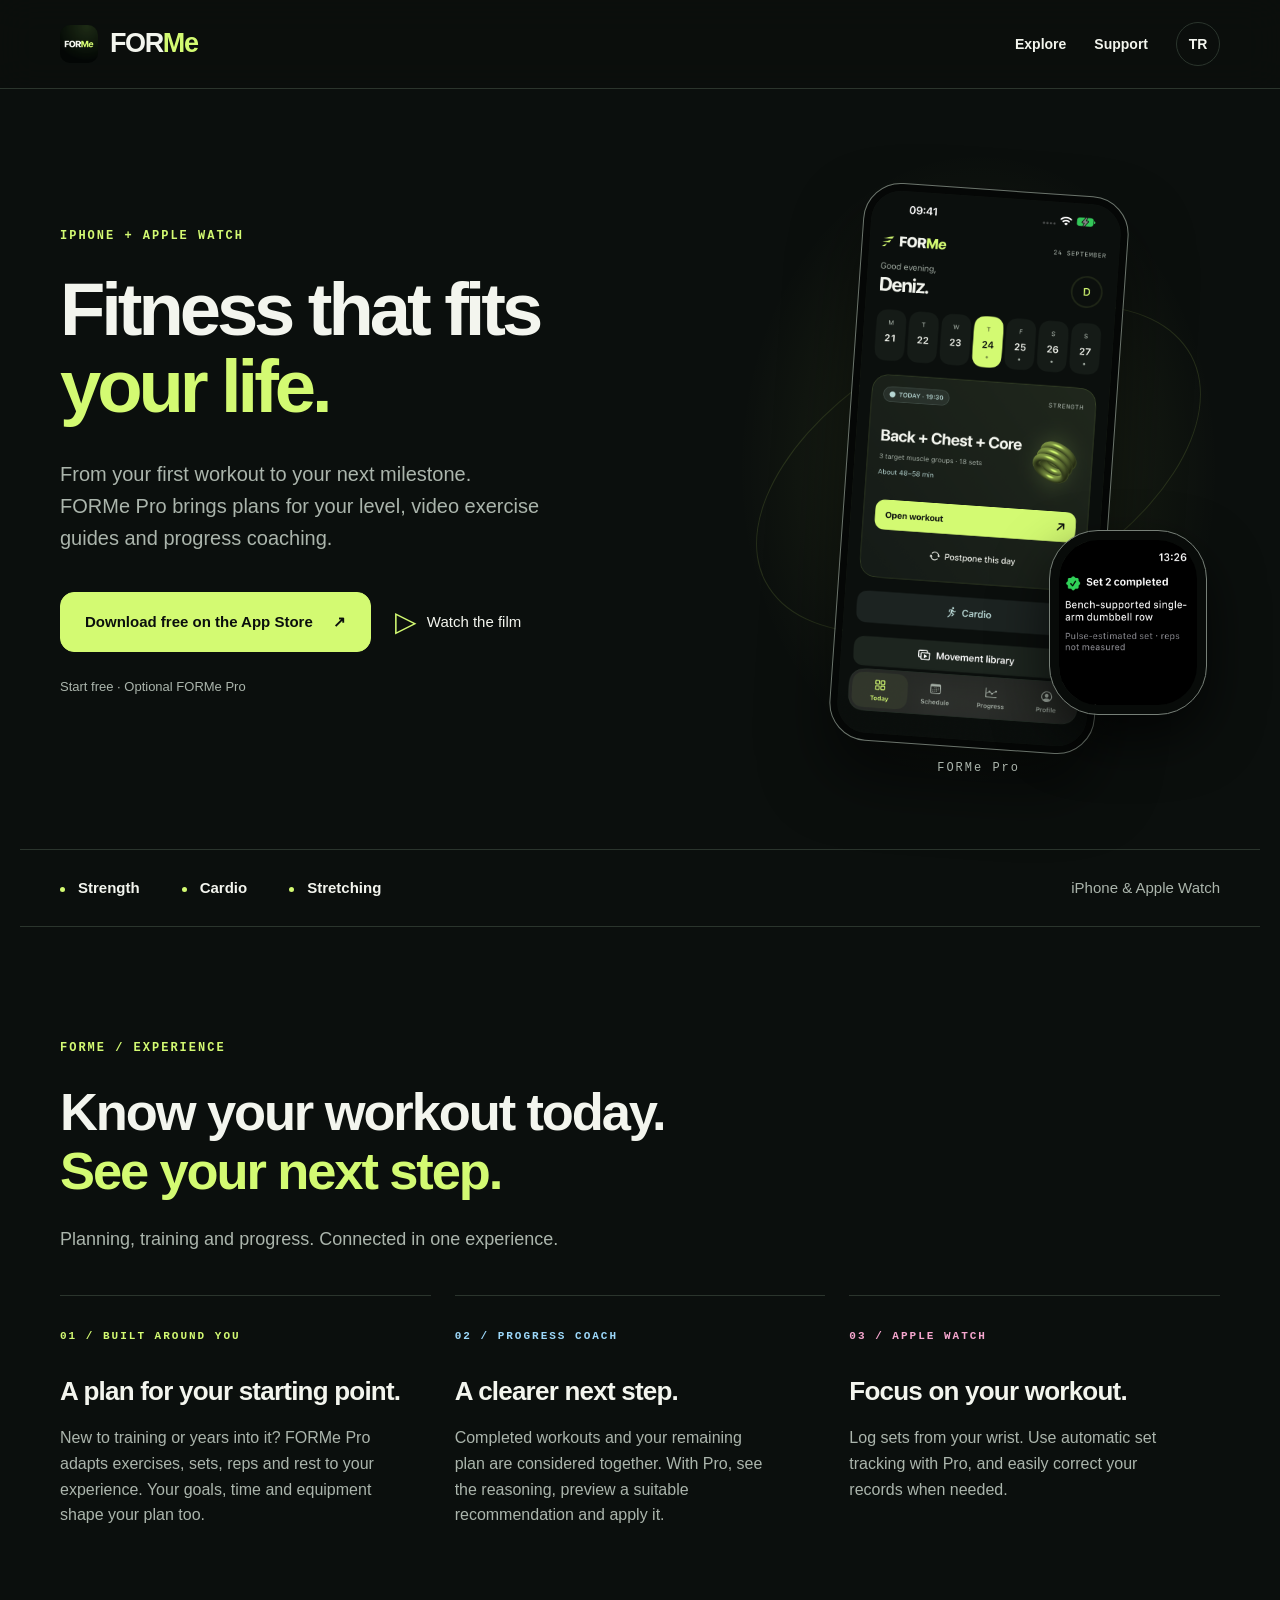
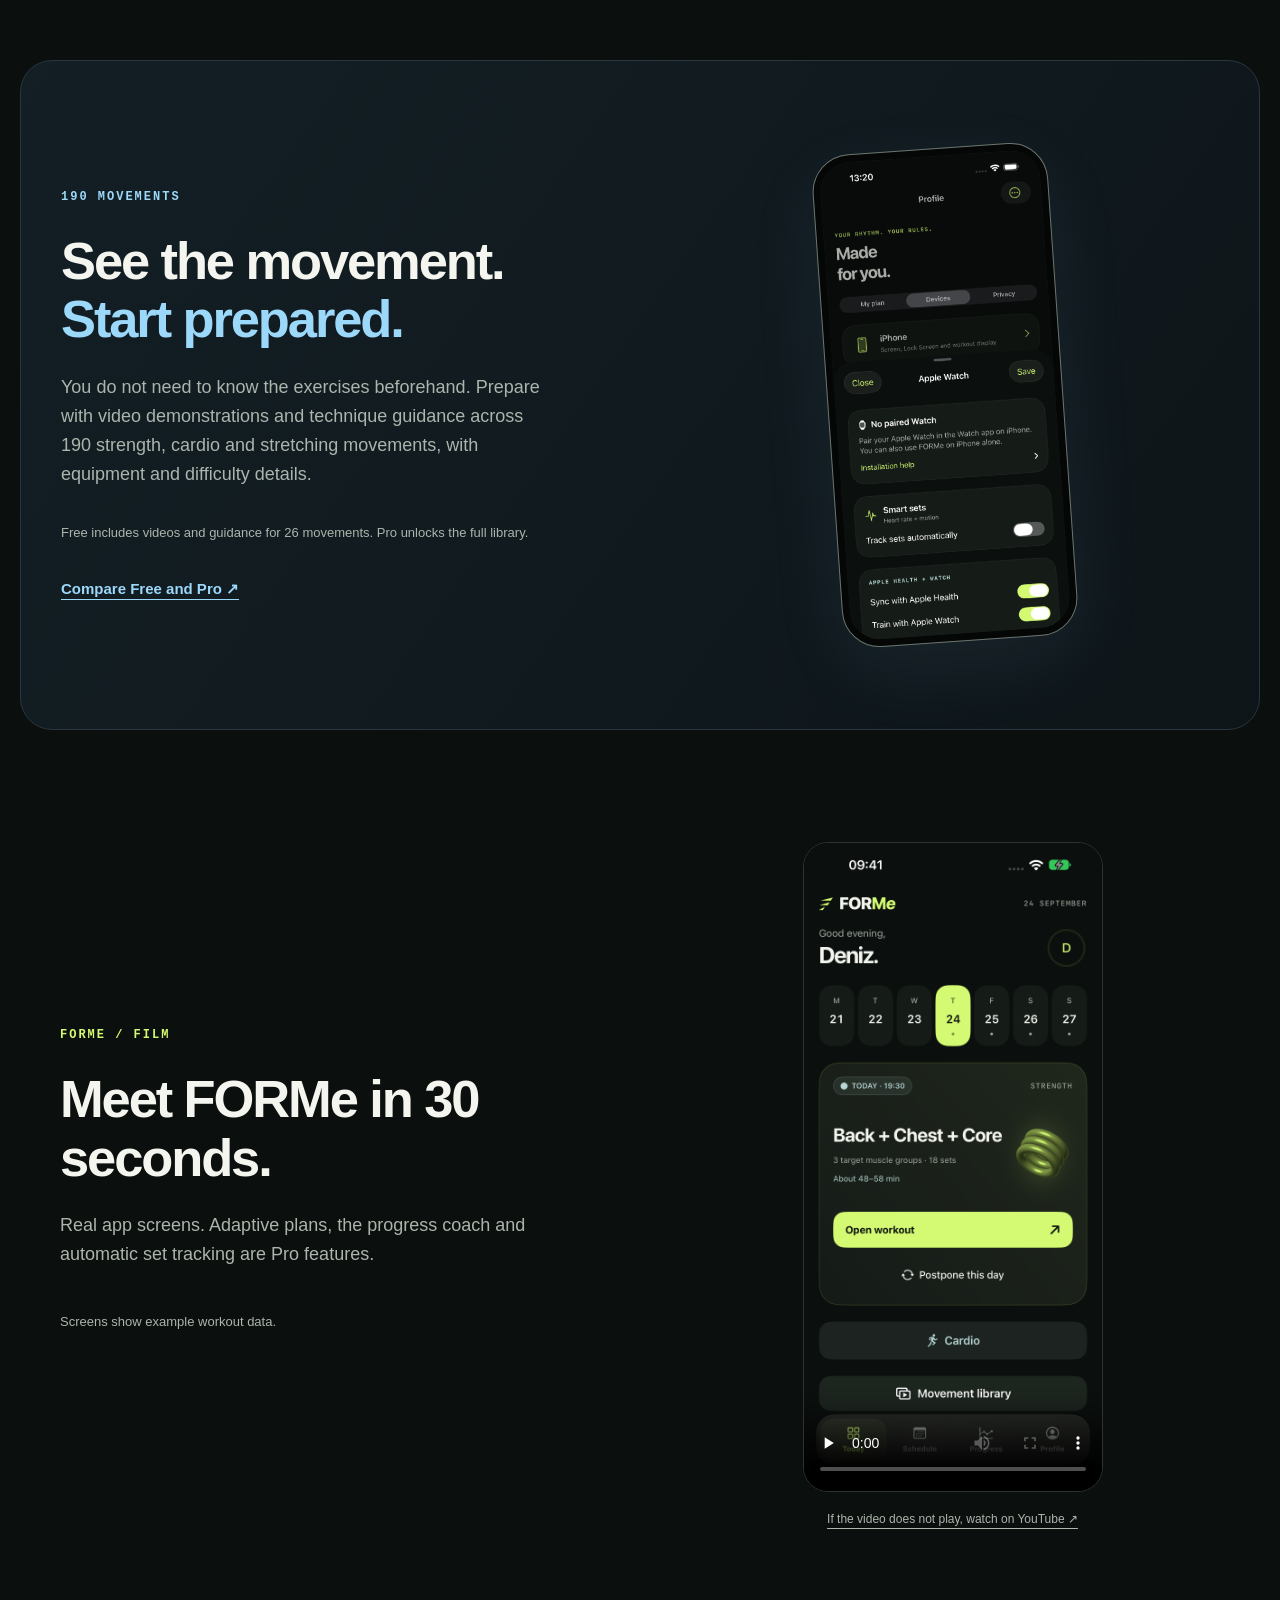
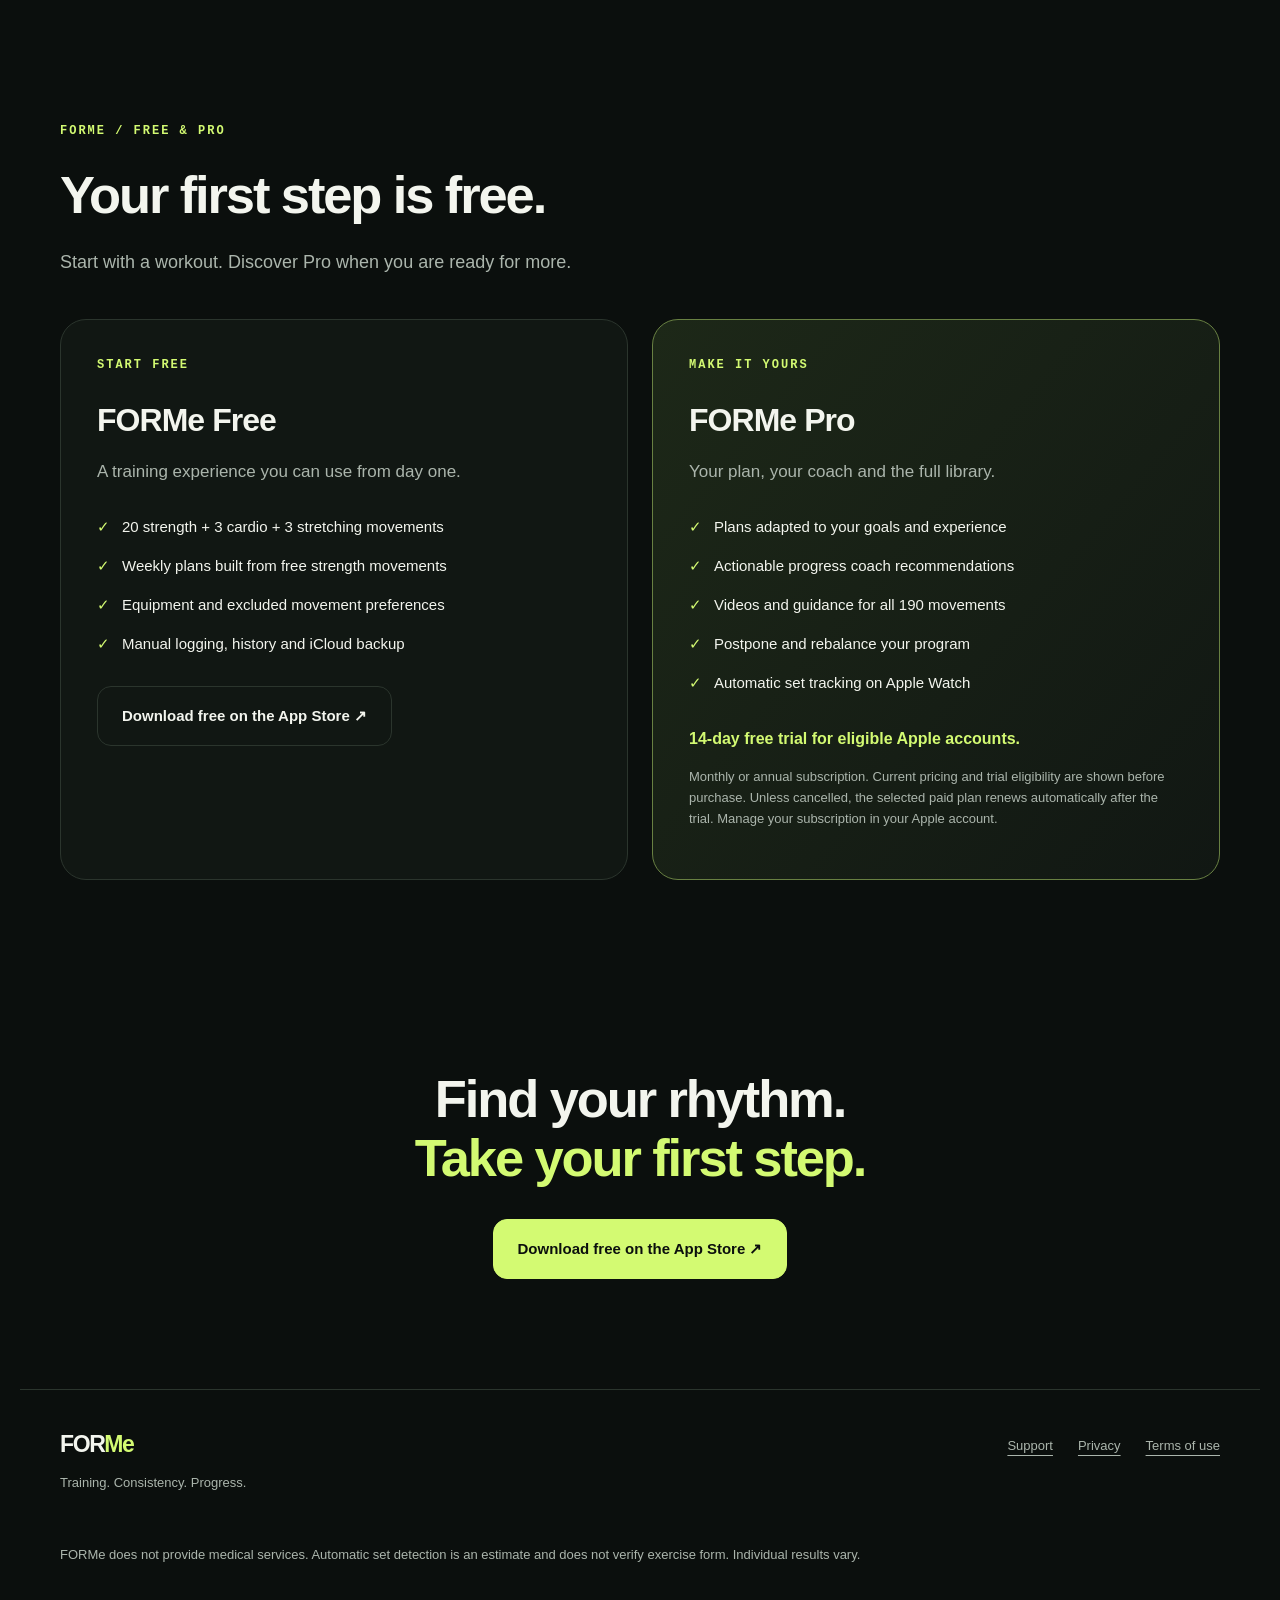
==== commit a9a2152f: "Update FORMe support and privacy for 1.7.2 Support: 190 movements, Profile paths for the single-list" ====
--- a/forme/en/index.html
+++ b/forme/en/index.html
@@ -11,8 +11,8 @@
 <main id="main"><section class="hero wrap"><div class="hero-copy"><p class="kicker">iPhone + Apple Watch</p><h1>Fitness that fits<br><em>your life.</em></h1><p class="lead">From your first workout to your next milestone. FORMe Pro brings plans for your level, video exercise guides and progress coaching.</p><div class="actions"><a class="button primary" href="https://apps.apple.com/app/id6815143103">Download free on the App Store <span aria-hidden="true">↗</span></a><a class="film-link" href="#film"><span aria-hidden="true">▷</span> Watch the film</a></div><p class="fine">Start free · Optional FORMe Pro</p></div><div class="hero-art"><div class="orbit" aria-hidden="true"></div><img class="phone" src="../assets/product-today-en.png" alt="FORMe Today screen" width="1320" height="2868" fetchpriority="high"><img class="watch" src="../assets/product-watch-en.png" alt="FORMe Apple Watch set tracking" width="396" height="484"><span class="art-label">FORMe Pro</span></div></section>
 <div class="disciplines wrap"><span>Strength</span><span>Cardio</span><span>Stretching</span><span class="platform">iPhone & Apple Watch</span></div>
 <section id="experience" class="wrap section"><p class="kicker">FORMe / EXPERIENCE</p><h2>Know your workout today.<br><em>See your next step.</em></h2><p class="section-note">Planning, training and progress. Connected in one experience.</p><div class="features"><article class="feature"><p class="kicker">01 / BUILT AROUND YOU</p><h3>A plan for your starting point.</h3><p>New to training or years into it? FORMe Pro adapts exercises, sets, reps and rest to your experience. Your goals, time and equipment shape your plan too.</p></article><article class="feature"><p class="kicker">02 / PROGRESS COACH</p><h3>A clearer next step.</h3><p>Completed workouts and your remaining plan are considered together. With Pro, see the reasoning, preview a suitable recommendation and apply it.</p></article><article class="feature"><p class="kicker">03 / APPLE WATCH</p><h3>Focus on your workout.</h3><p>Log sets from your wrist. Use automatic set tracking with Pro, and easily correct your records when needed.</p></article></div></section>
-<section class="wrap library"><div><p class="kicker">143 MOVEMENTS</p><h2>See the movement.<br><em>Start prepared.</em></h2><p class="lead">You do not need to know the exercises beforehand. Prepare with video demonstrations and technique guidance across 143 strength, cardio and stretching movements, with equipment and difficulty details.</p><p class="fine">Free includes videos and guidance for 26 movements. Pro unlocks the full library.</p><a class="text-link" href="#plans">Compare Free and Pro <span aria-hidden="true">↗</span></a></div><div class="library-art"><img class="phone" src="../assets/product-training-en.png" alt="FORMe exercise video and workout screen" width="1320" height="2868" loading="lazy"></div></section>
+<section class="wrap library"><div><p class="kicker">190 MOVEMENTS</p><h2>See the movement.<br><em>Start prepared.</em></h2><p class="lead">You do not need to know the exercises beforehand. Prepare with video demonstrations and technique guidance across 190 strength, cardio and stretching movements, with equipment and difficulty details.</p><p class="fine">Free includes videos and guidance for 26 movements. Pro unlocks the full library.</p><a class="text-link" href="#plans">Compare Free and Pro <span aria-hidden="true">↗</span></a></div><div class="library-art"><img class="phone" src="../assets/product-training-en.png" alt="FORMe exercise video and workout screen" width="1320" height="2868" loading="lazy"></div></section>
 <section id="film" class="wrap section film-section"><div><p class="kicker">FORMe / FILM</p><h2>Meet FORMe in 30 seconds.</h2><p class="section-note">Real app screens. Adaptive plans, the progress coach and automatic set tracking are Pro features.</p><p class="fine">Screens show example workout data.</p></div><div class="film-player"><video controls playsinline preload="none" poster="../assets/product-today-en.png" aria-label="FORMe English introduction film"><source src="../assets/FORMe-film-en.mp4" type="video/mp4"></video><a class="fine" href="https://www.youtube.com/watch?v=CFWq-C4euYQ">If the video does not play, watch on YouTube ↗</a></div></section>
-<section id="plans" class="wrap section"><p class="kicker">FORMe / FREE & PRO</p><h2>Your first step is free.</h2><p class="section-note">Start with a workout. Discover Pro when you are ready for more.</p><div class="plans"><article class="plan"><p class="kicker">Start free</p><h3>FORMe Free</h3><p>A training experience you can use from day one.</p><ul><li>20 strength + 3 cardio + 3 stretching movements</li><li>Weekly plans built from free strength movements</li><li>Equipment and excluded movement preferences</li><li>Manual logging, history and iCloud backup</li></ul><a class="button" href="https://apps.apple.com/app/id6815143103">Download free on the App Store ↗</a></article><article class="plan pro"><p class="kicker">Make it yours</p><h3>FORMe Pro</h3><p>Your plan, your coach and the full library.</p><ul><li>Plans adapted to your goals and experience</li><li>Actionable progress coach recommendations</li><li>Videos and guidance for all 143 movements</li><li>Postpone and rebalance your program</li><li>Automatic set tracking on Apple Watch</li></ul><strong>14-day free trial for eligible Apple accounts.</strong><p class="fine">Monthly or annual subscription. Current pricing and trial eligibility are shown before purchase. Unless cancelled, the selected paid plan renews automatically after the trial. Manage your subscription in your Apple account.</p></article></div></section>
+<section id="plans" class="wrap section"><p class="kicker">FORMe / FREE & PRO</p><h2>Your first step is free.</h2><p class="section-note">Start with a workout. Discover Pro when you are ready for more.</p><div class="plans"><article class="plan"><p class="kicker">Start free</p><h3>FORMe Free</h3><p>A training experience you can use from day one.</p><ul><li>20 strength + 3 cardio + 3 stretching movements</li><li>Weekly plans built from free strength movements</li><li>Equipment and excluded movement preferences</li><li>Manual logging, history and iCloud backup</li></ul><a class="button" href="https://apps.apple.com/app/id6815143103">Download free on the App Store ↗</a></article><article class="plan pro"><p class="kicker">Make it yours</p><h3>FORMe Pro</h3><p>Your plan, your coach and the full library.</p><ul><li>Plans adapted to your goals and experience</li><li>Actionable progress coach recommendations</li><li>Videos and guidance for all 190 movements</li><li>Postpone and rebalance your program</li><li>Automatic set tracking on Apple Watch</li></ul><strong>14-day free trial for eligible Apple accounts.</strong><p class="fine">Monthly or annual subscription. Current pricing and trial eligibility are shown before purchase. Unless cancelled, the selected paid plan renews automatically after the trial. Manage your subscription in your Apple account.</p></article></div></section>
 <section class="closing wrap"><h2>Find your rhythm.<br><em>Take your first step.</em></h2><a class="button primary" href="https://apps.apple.com/app/id6815143103">Download free on the App Store ↗</a></section></main>
 <footer class="wrap"><div><span class="brand">FOR<span class="accent">Me</span></span><p>Training. Consistency. Progress.</p></div><nav><a href="../support/?lang=en">Support</a><a href="../privacy/?lang=en">Privacy</a><a href="https://www.apple.com/legal/internet-services/itunes/dev/stdeula/">Terms of use</a></nav><p class="fine disclaimer">FORMe does not provide medical services. Automatic set detection is an estimate and does not verify exercise form. Individual results vary.</p></footer></body></html>
